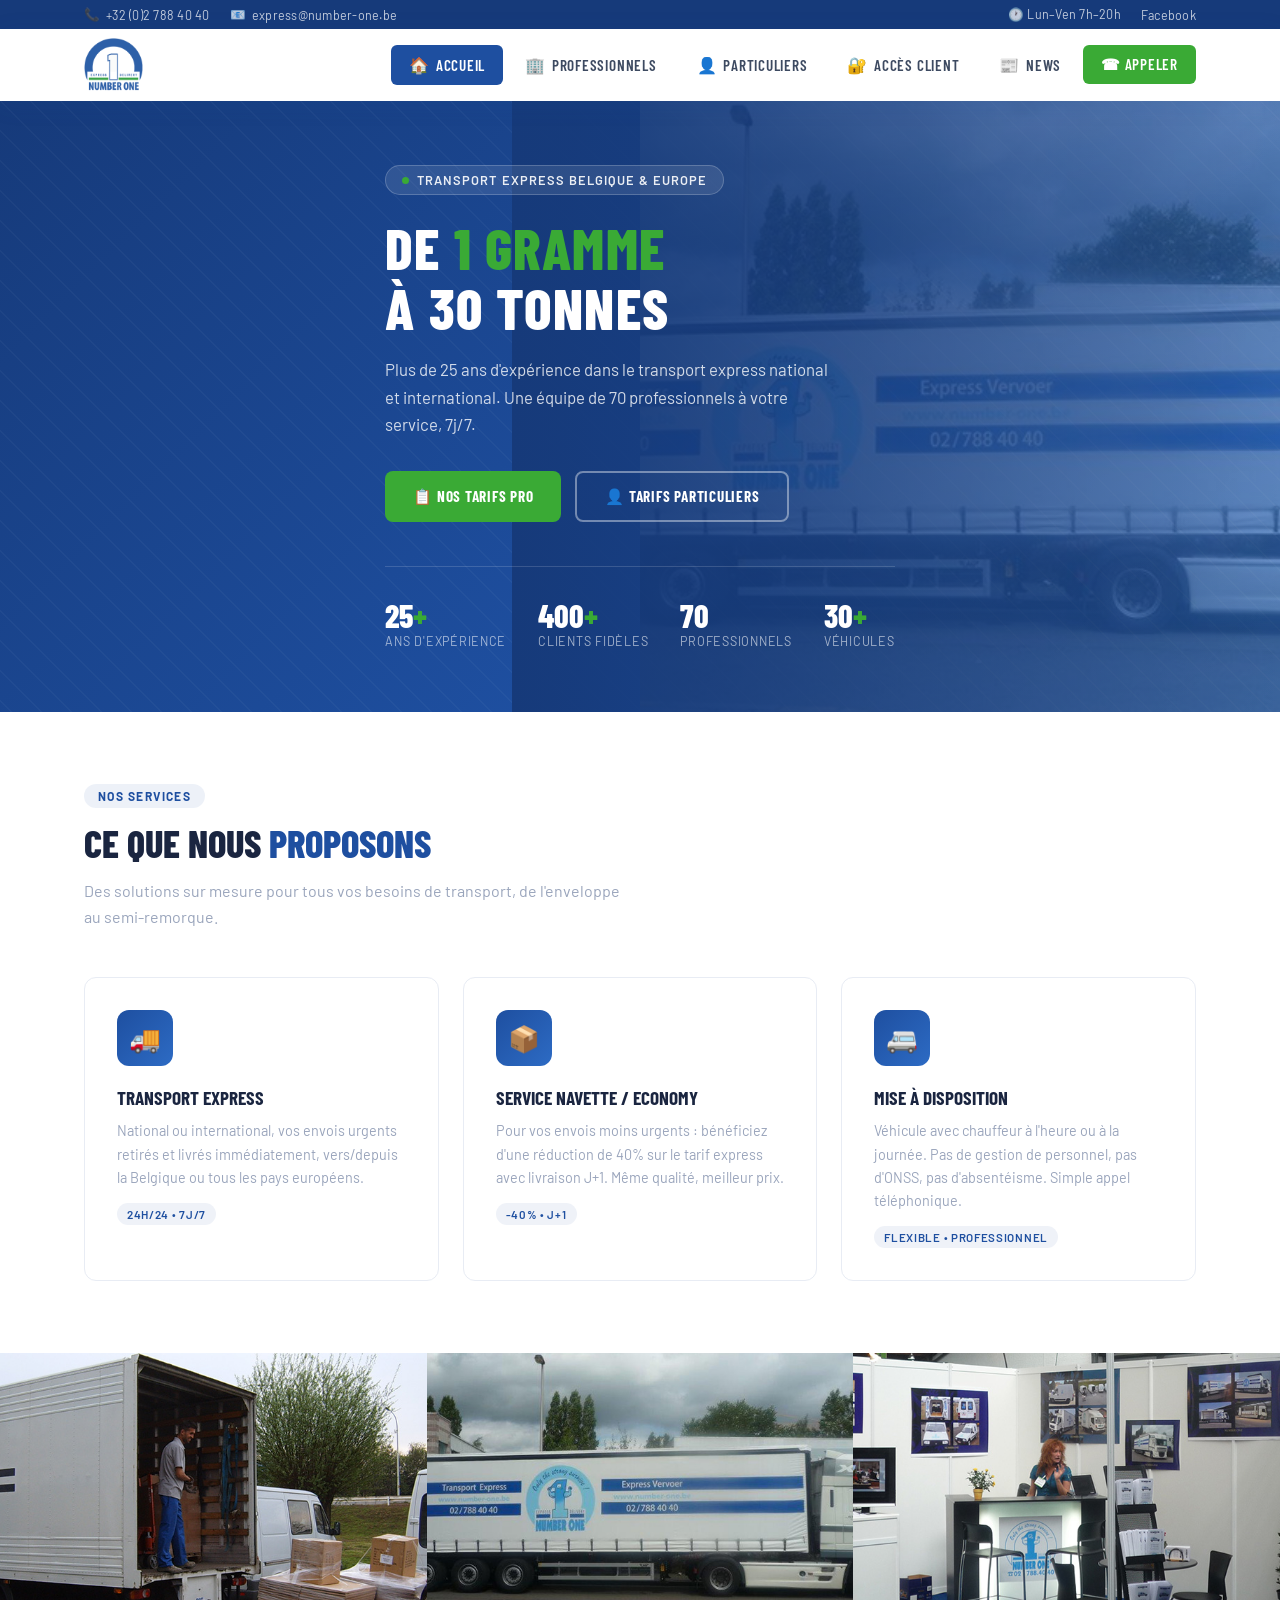
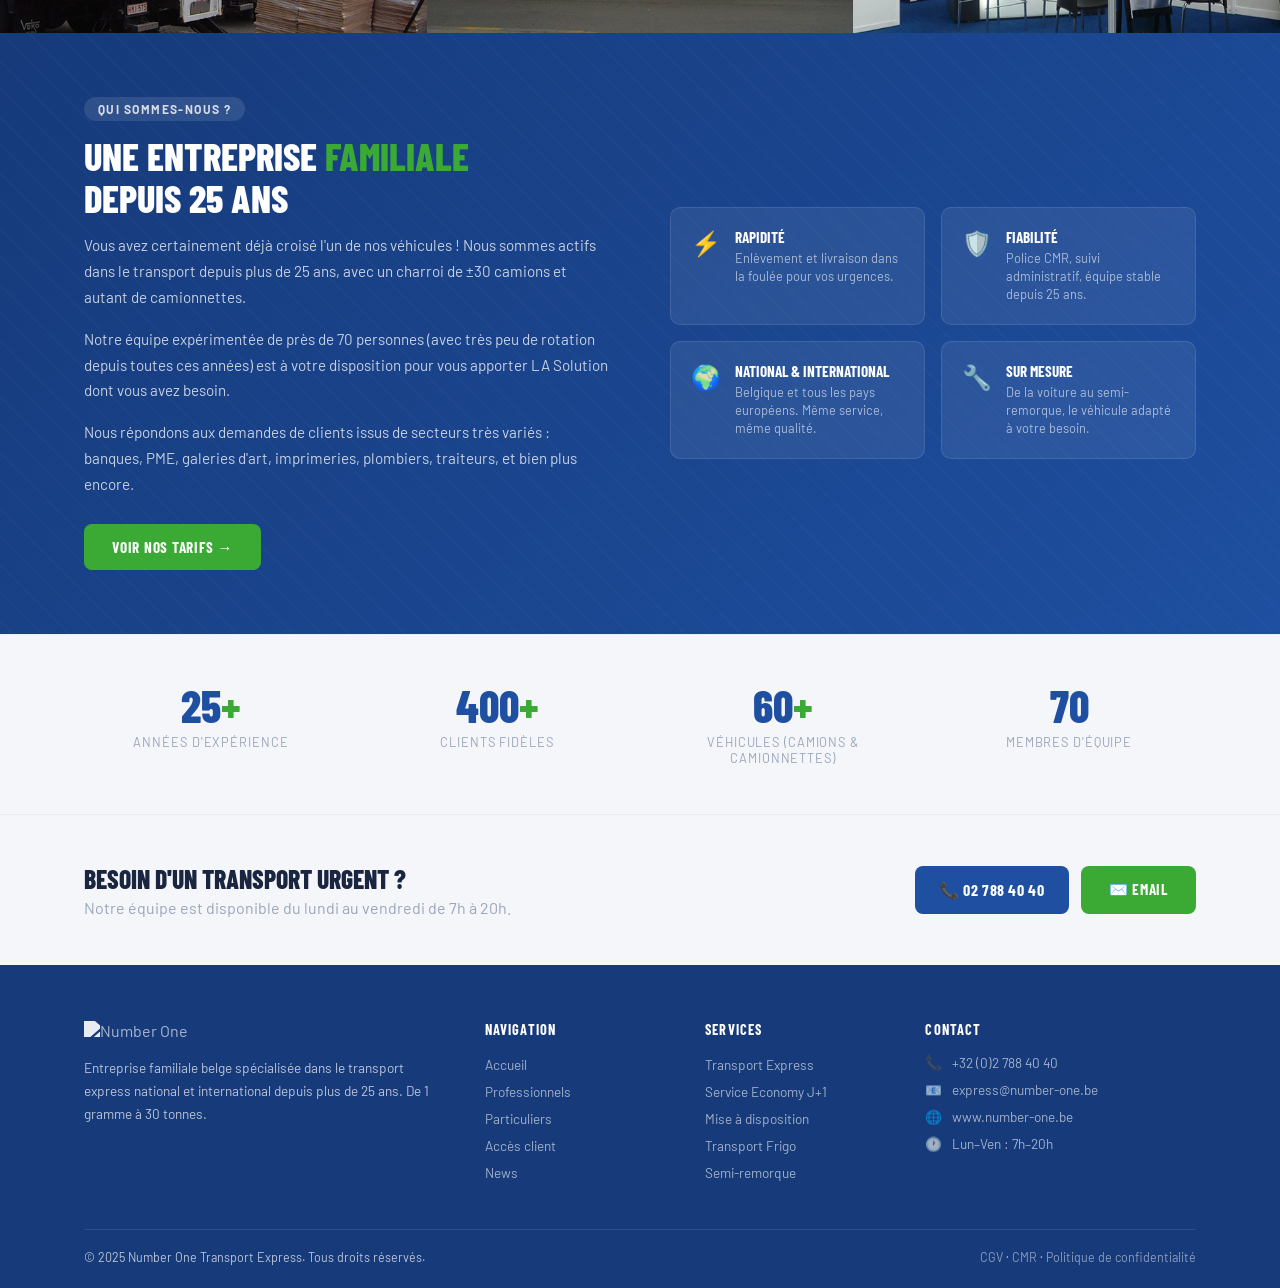
==== index.html @ e45fa31a "2 Co-authored-by: Copilot <copilot@github.com>" ====
<!DOCTYPE html>
<html lang="fr">
<head>
  <meta charset="UTF-8">
  <meta name="viewport" content="width=device-width, initial-scale=1.0">
  <title>Number One – Transport Express</title>
  <link rel="stylesheet" href="style.css">
</head>
<body>

<!-- TOPBAR -->
<div class="topbar">
  <div class="container">
    <div class="topbar-left">
      <span>📞 <a href="tel:+3227884040">+32 (0)2 788 40 40</a></span>
      <span>📧 <a href="mailto:express@number-one.be">express@number-one.be</a></span>
    </div>
    <div class="topbar-right">
      <span>🕐 Lun–Ven 7h–20h</span>
      <span><a href="https://www.facebook.com" target="_blank">Facebook</a></span>
    </div>
  </div>
</div>

<!-- NAVBAR -->
<nav class="navbar">
  <div class="container">
    <a class="logo" href="#" onclick="showPage('accueil')">
      <img src="logo_01.png" alt="Number One Transport">
    </a>
    <ul class="nav-links" id="navLinks">
      <li><a href="#" class="active" onclick="showPage('accueil')" id="nav-accueil"><span class="nav-icon">🏠</span> Accueil</a></li>
      <li><a href="#" onclick="showPage('pro')" id="nav-pro"><span class="nav-icon">🏢</span> Professionnels</a></li>
      <li><a href="#" onclick="showPage('part')" id="nav-part"><span class="nav-icon">👤</span> Particuliers</a></li>
      <li><a href="#" onclick="showPage('client')" id="nav-client"><span class="nav-icon">🔐</span> Accès client</a></li>
      <li><a href="#" onclick="showPage('news')" id="nav-news"><span class="nav-icon">📰</span> News</a></li>
      <li><a href="tel:+3227884040" class="nav-cta">☎ Appeler</a></li>
    </ul>
    <div class="hamburger" id="hamburger" onclick="toggleMenu()">
      <span></span><span></span><span></span>
    </div>
  </div>
</nav>

<!-- ============================================================ -->
<!-- PAGE: ACCUEIL -->
<!-- ============================================================ -->
<div class="page active" id="page-accueil">

  <!-- HERO -->
  <section class="hero">
    <div class="hero-bg-pattern"></div>
    <div class="hero-photos">
      <img src="n02.jpg" alt="Truck" class="active" id="hero-img-0">
      <img src="n01.jpg" alt="Loading" id="hero-img-1">
      <img src="n03.jpg" alt="Salon" id="hero-img-2">
    </div>
    <div class="hero-overlay"></div>
    <div class="container">
      <div class="hero-content">
        <div class="hero-badge"><span class="dot"></span> Transport Express Belgique & Europe</div>
        <h1>De <span>1 gramme</span><br>à 30 tonnes</h1>
        <p>Plus de 25 ans d'expérience dans le transport express national et international. Une équipe de 70 professionnels à votre service, 7j/7.</p>
        <div class="hero-btns">
          <button class="btn-primary" onclick="showPage('pro')">📋 Nos tarifs pro</button>
          <button class="btn-outline" onclick="showPage('part')">👤 Tarifs particuliers</button>
        </div>
        <div class="hero-stats">
          <div class="hero-stat">
            <div class="num">25<span>+</span></div>
            <div class="label">Ans d'expérience</div>
          </div>
          <div class="hero-stat">
            <div class="num">400<span>+</span></div>
            <div class="label">Clients fidèles</div>
          </div>
          <div class="hero-stat">
            <div class="num">70</div>
            <div class="label">Professionnels</div>
          </div>
          <div class="hero-stat">
            <div class="num">30<span>+</span></div>
            <div class="label">Véhicules</div>
          </div>
        </div>
      </div>
    </div>
  </section>

  <!-- SERVICES -->
  <section class="section">
    <div class="container">
      <div class="section-header">
        <div class="section-label">Nos services</div>
        <h2 class="section-title">Ce que nous <span>proposons</span></h2>
        <p class="section-sub">Des solutions sur mesure pour tous vos besoins de transport, de l'enveloppe au semi-remorque.</p>
      </div>
      <div class="services-grid">
        <div class="service-card">
          <div class="service-icon">🚚</div>
          <h3>Transport Express</h3>
          <p>National ou international, vos envois urgents retirés et livrés immédiatement, vers/depuis la Belgique ou tous les pays européens.</p>
          <span class="service-tag">24h/24 • 7j/7</span>
        </div>
        <div class="service-card">
          <div class="service-icon">📦</div>
          <h3>Service Navette / Economy</h3>
          <p>Pour vos envois moins urgents : bénéficiez d'une réduction de 40% sur le tarif express avec livraison J+1. Même qualité, meilleur prix.</p>
          <span class="service-tag">-40% • J+1</span>
        </div>
        <div class="service-card">
          <div class="service-icon">🚐</div>
          <h3>Mise à disposition</h3>
          <p>Véhicule avec chauffeur à l'heure ou à la journée. Pas de gestion de personnel, pas d'ONSS, pas d'absentéisme. Simple appel téléphonique.</p>
          <span class="service-tag">Flexible • Professionnel</span>
        </div>
      </div>
    </div>
  </section>

  <!-- PHOTO STRIP -->
  <div class="photo-strip-wrap">
    <div class="photo-strip">
      <img src="n01.jpg" alt="Chargement">
      <img src="n02.jpg" alt="Camion Number One">
      <img src="n03.jpg" alt="Salon professionnel">
    </div>
  </div>

  <!-- ABOUT -->
  <div class="about-strip">
    <div class="container">
      <div class="about-text">
        <div class="section-label">Qui sommes-nous ?</div>
        <h2 class="section-title">Une entreprise <span>familiale</span><br>depuis 25 ans</h2>
        <p>Vous avez certainement déjà croisé l'un de nos véhicules ! Nous sommes actifs dans le transport depuis plus de 25 ans, avec un charroi de ±30 camions et autant de camionnettes.</p>
        <p>Notre équipe expérimentée de près de 70 personnes (avec très peu de rotation depuis toutes ces années) est à votre disposition pour vous apporter LA Solution dont vous avez besoin.</p>
        <p>Nous répondons aux demandes de clients issus de secteurs très variés : banques, PME, galeries d'art, imprimeries, plombiers, traiteurs, et bien plus encore.</p>
        <button class="btn-primary" onclick="showPage('pro')">Voir nos tarifs →</button>
      </div>
      <div class="about-features">
        <div class="about-feature">
          <div class="feature-ic">⚡</div>
          <div>
            <h4>Rapidité</h4>
            <p>Enlèvement et livraison dans la foulée pour vos urgences.</p>
          </div>
        </div>
        <div class="about-feature">
          <div class="feature-ic">🛡️</div>
          <div>
            <h4>Fiabilité</h4>
            <p>Police CMR, suivi administratif, équipe stable depuis 25 ans.</p>
          </div>
        </div>
        <div class="about-feature">
          <div class="feature-ic">🌍</div>
          <div>
            <h4>National & International</h4>
            <p>Belgique et tous les pays européens. Même service, même qualité.</p>
          </div>
        </div>
        <div class="about-feature">
          <div class="feature-ic">🔧</div>
          <div>
            <h4>Sur mesure</h4>
            <p>De la voiture au semi-remorque, le véhicule adapté à votre besoin.</p>
          </div>
        </div>
      </div>
    </div>
  </div>

  <!-- STATS -->
  <div class="stats-bar">
    <div class="container">
      <div class="stats-grid">
        <div class="stat-item">
          <div class="num">25<span>+</span></div>
          <div class="label">Années d'expérience</div>
        </div>
        <div class="stat-item">
          <div class="num">400<span>+</span></div>
          <div class="label">Clients fidèles</div>
        </div>
        <div class="stat-item">
          <div class="num">60<span>+</span></div>
          <div class="label">Véhicules (camions & camionnettes)</div>
        </div>
        <div class="stat-item">
          <div class="num">70</div>
          <div class="label">Membres d'équipe</div>
        </div>
      </div>
    </div>
  </div>

  <!-- CONTACT STRIP -->
  <div class="contact-strip">
    <div class="container">
      <div>
        <h3>Besoin d'un transport urgent ?</h3>
        <p>Notre équipe est disponible du lundi au vendredi de 7h à 20h.</p>
      </div>
      <div class="contact-btns">
        <a href="tel:+3227884040" class="btn-phone">📞 02 788 40 40</a>
        <a href="mailto:express@number-one.be" class="btn-primary">✉️ Email</a>
      </div>
    </div>
  </div>

</div><!-- /page-accueil -->


<!-- ============================================================ -->
<!-- PAGE: PROFESSIONNELS -->
<!-- ============================================================ -->
<div class="page" id="page-pro">

  <div class="page-hero">
    <div class="container">
      <div class="section-label">Professionnels</div>
      <h1 class="section-title">Tarifs & Véhicules <span>Professionnels</span></h1>
      <p>Nos tarifs sont fonction des véhicules et des distances effectuées. Hors TVA, hors péages et hors surcharge carburant.</p>
    </div>
  </div>

  <section class="section">
    <div class="container">
      <div class="tabs-wrap">
        <div class="tabs">
          <button class="tab-btn active" onclick="switchTab('express')">⚡ Express</button>
          <button class="tab-btn" onclick="switchTab('economy')">💰 Economy (J+1)</button>
          <button class="tab-btn" onclick="switchTab('dispo')">🚐 Mise à disposition</button>
          <button class="tab-btn" onclick="switchTab('diesel')">⛽ Surcharge diesel</button>
        </div>

        <!-- TAB: EXPRESS -->
        <div class="tab-content active" id="tab-express">
          <h3 style="font-family:'Barlow Condensed',sans-serif;font-size:1.3rem;font-weight:800;text-transform:uppercase;margin-bottom:24px;color:var(--text)">🚐 Camionnettes</h3>
          <div class="vehicles-grid" style="margin-bottom:40px">
            <div class="vehicle-card">
              <div class="vehicle-img">🚗<span class="vehicle-type-badge">Léger</span></div>
              <div class="vehicle-info"><h3>Voiture</h3><p>Plis et petits colis urgents. Idéal pour les courses en ville.</p><div class="vehicle-specs"><span class="spec"><span class="ic">📦</span> Petits envois</span></div></div>
            </div>
            <div class="vehicle-card">
              <div class="vehicle-img">🚐<span class="vehicle-type-badge">Camionnette</span></div>
              <div class="vehicle-info"><h3>Camionnette 1 PAL</h3><p>1 palette euro. Solution polyvalente pour livraisons urbaines.</p><div class="vehicle-specs"><span class="spec"><span class="ic">📐</span> 1 palette</span></div></div>
            </div>
            <div class="vehicle-card">
              <div class="vehicle-img">🚐<span class="vehicle-type-badge">Camionnette</span></div>
              <div class="vehicle-info"><h3>Camionnette 2 PAL</h3><p>2 palettes euro. Pour volumes moyens et livraisons régionales.</p><div class="vehicle-specs"><span class="spec"><span class="ic">📐</span> 2 palettes</span></div></div>
            </div>
            <div class="vehicle-card">
              <div class="vehicle-img">🚐<span class="vehicle-type-badge">Camionnette</span></div>
              <div class="vehicle-info"><h3>Camionnette 3 PAL</h3><p>3 palettes euro. Capacité étendue pour vos livraisons.</p><div class="vehicle-specs"><span class="spec"><span class="ic">📐</span> 3 palettes</span></div></div>
            </div>
          </div>

          <h3 style="font-family:'Barlow Condensed',sans-serif;font-size:1.3rem;font-weight:800;text-transform:uppercase;margin-bottom:24px;color:var(--text)">🚛 Camions</h3>
          <div class="vehicles-grid" style="margin-bottom:40px">
            <div class="vehicle-card">
              <div class="vehicle-img">🚛<span class="vehicle-type-badge">Camion</span></div>
              <div class="vehicle-info"><h3>Camion 6 PAL</h3><p>6 palettes euro. Pour vos envois mi-charge régionaux et nationaux.</p><div class="vehicle-specs"><span class="spec"><span class="ic">📐</span> 6 palettes</span></div></div>
            </div>
            <div class="vehicle-card">
              <div class="vehicle-img">🚛<span class="vehicle-type-badge">Camion</span></div>
              <div class="vehicle-info"><h3>Camion 14 PAL</h3><p>14 palettes euro. Idéal pour les chargements importants nationaux.</p><div class="vehicle-specs"><span class="spec"><span class="ic">📐</span> 14 palettes</span></div></div>
            </div>
            <div class="vehicle-card">
              <div class="vehicle-img">🚛<span class="vehicle-type-badge">Camion</span></div>
              <div class="vehicle-info"><h3>Camion 18 PAL Léger</h3><p>18 palettes, version légère. Pour les chargements complets nationaux.</p><div class="vehicle-specs"><span class="spec"><span class="ic">📐</span> 18 palettes</span></div></div>
            </div>
            <div class="vehicle-card">
              <div class="vehicle-img">🚛<span class="vehicle-type-badge">Camion</span></div>
              <div class="vehicle-info"><h3>Camion 18 PAL Lourd</h3><p>18 palettes, version lourde. Pour les marchandises denses et lourdes.</p><div class="vehicle-specs"><span class="spec"><span class="ic">⚖️</span> Lourd</span></div></div>
            </div>
          </div>

          <h3 style="font-family:'Barlow Condensed',sans-serif;font-size:1.3rem;font-weight:800;text-transform:uppercase;margin-bottom:24px;color:var(--text)">🚌 Véhicules Spéciaux</h3>
          <div class="vehicles-grid">
            <div class="vehicle-card">
              <div class="vehicle-img">🚛<span class="vehicle-type-badge">Spécial</span></div>
              <div class="vehicle-info"><h3>18 PAL Baché</h3><p>Camion bâché pour marchandises sensibles aux intempéries.</p><div class="vehicle-specs"><span class="spec"><span class="ic">🌧️</span> Couvert</span></div></div>
            </div>
            <div class="vehicle-card">
              <div class="vehicle-img">🚌<span class="vehicle-type-badge">Spécial</span></div>
              <div class="vehicle-info"><h3>Semi-Remorque 33 PAL 24T</h3><p>Pour vos plus gros volumes. Jusqu'à 24 tonnes et 33 palettes.</p><div class="vehicle-specs"><span class="spec"><span class="ic">📐</span> 33 pal</span><span class="spec"><span class="ic">⚖️</span> 24T</span></div></div>
            </div>
            <div class="vehicle-card">
              <div class="vehicle-img">❄️<span class="vehicle-type-badge">Frigo</span></div>
              <div class="vehicle-info"><h3>Camion Frigo (Frais) 12 PAL</h3><p>Transport réfrigéré pour vos denrées fraîches. Contrôle température.</p><div class="vehicle-specs"><span class="spec"><span class="ic">🌡️</span> 0–8°C</span></div></div>
            </div>
            <div class="vehicle-card">
              <div class="vehicle-img">🧊<span class="vehicle-type-badge">Frigo</span></div>
              <div class="vehicle-info"><h3>Camion Frigo (Surgelé) 12 PAL</h3><p>Transport frigorifique pour produits surgelés. Chaîne du froid garantie.</p><div class="vehicle-specs"><span class="spec"><span class="ic">🌡️</span> -20°C</span></div></div>
            </div>
          </div>

          <div class="info-card" style="margin-top:40px">
            <h4>ℹ️ Conditions tarifaires</h4>
            <ul>
              <li>Tarifs hors attentes, temps de chargement/déchargement/manutention complémentaires</li>
              <li>Hors péages, hors TVA et hors surcharge carburant</li>
              <li>Une taxe kilométrique pour les véhicules de plus de 3,5T s'applique depuis 2016</li>
              <li>Chaque envoi est effectué conformément à nos CGV et aux conditions CMR</li>
              <li>L'assurance marchandise n'est jamais comprise dans le prix du transport</li>
              <li>Notre responsabilité est couverte par une police CMR</li>
              <li>Transports en dehors des heures de bureau, week-ends et jours fériés : prix sur demande</li>
            </ul>
          </div>
        </div>

        <!-- TAB: ECONOMY -->
        <div class="tab-content" id="tab-economy">
          <div class="info-card">
            <h4>💰 Economy / Navette J+1 – Réduction de 40%</h4>
            <p>Pour toute commande passée <strong>avant 18h00 la veille</strong>, vos envois sont livrés entre 8h et 18h le lendemain (J+1). Une réduction de <strong>40%</strong> sur le coût du transport est appliquée.</p>
          </div>

          <div class="tariff-box">
            <div class="tariff-box-header">
              <h3>📍 Tarifs Navettes – Plis & Colis légers</h3>
              <span>Max 5 kg • Petit volume</span>
            </div>
            <table class="tariff-table">
              <thead><tr><th>Zone</th><th>Tarif Economy</th></tr></thead>
              <tbody>
                <tr><td>Bruxelles (19 communes)</td><td>6,00 €</td></tr>
                <tr><td>Banlieue</td><td>7,00 €</td></tr>
                <tr><td>Brabant (2 provinces)</td><td>11,00 €</td></tr>
                <tr><td>Belgique (7 provinces)</td><td>13,75 €</td></tr>
                <tr><td>Province du Luxembourg</td><td>22,00 €</td></tr>
                <tr><td>Étranger</td><td>Sur demande</td></tr>
              </tbody>
            </table>
          </div>

          <div class="tariff-box">
            <div class="tariff-box-header">
              <h3>📦 Exemples d'économies réalisées</h3>
              <span>-40% sur le tarif express</span>
            </div>
            <table class="tariff-table">
              <thead><tr><th>Envoi</th><th>Express</th><th>Economy</th><th>Économie</th></tr></thead>
              <tbody>
                <tr><td>2 pal / 600 kg → Liège</td><td>155,40 €</td><td>93,24 €</td><td><span class="economy-saving">-62,16 €</span></td></tr>
                <tr><td>8 pal / 2T → Ostende</td><td>237,36 €</td><td>142,42 €</td><td><span class="economy-saving">-94,94 €</span></td></tr>
                <tr><td>6 pal / 1T → Arlon</td><td>379,04 €</td><td>227,42 €</td><td><span class="economy-saving">-151,62 €</span></td></tr>
                <tr><td>10 pal / 4,5T → Anvers</td><td>108,56 €</td><td>65,14 €</td><td><span class="economy-saving">-43,42 €</span></td></tr>
              </tbody>
            </table>
          </div>

          <div class="info-card">
            <h4>📋 Conditions d'octroi de la réduction Economy</h4>
            <ul>
              <li>Volume max : 10 euro-palettes</li>
              <li>Poids max : 5 tonnes</li>
              <li>Uniquement courses point à point en Belgique (pas de dépôts/enlèvements groupés)</li>
              <li>Aucun impératif horaire ne peut être pris en compte</li>
              <li>Demande confirmée par fax avant 18h00 la veille, en précisant le type de service</li>
              <li>Service Economy en petit véhicule sur Bruxelles et périphérie non disponible</li>
              <li>Les marchandises sont livrées par le véhicule qui les enlève (pas de transbordement)</li>
            </ul>
          </div>
        </div>

        <!-- TAB: DISPO -->
        <div class="tab-content" id="tab-dispo">
          <div class="info-card">
            <h4>🚐 Mise à disposition de véhicules avec chauffeur</h4>
            <p>La solution idéale en cas de surcharge de travail, défaillance de votre flotte ou si vous préférez ne pas gérer vous-même du personnel. Un simple appel téléphonique suffit pour disposer d'un chauffeur à l'heure ou à la journée.</p>
          </div>
          <div style="display:grid;grid-template-columns:1fr 1fr;gap:20px;margin-bottom:32px">
            <div class="info-card">
              <h4>✅ Avantages</h4>
              <ul>
                <li>Chauffeur professionnel à votre service</li>
                <li>Véhicule remplacé automatiquement en cas de panne</li>
                <li>Pas de risque de congé maladie ou d'absentéisme</li>
                <li>Pas d'ONSS, de précompte, de cotisation de solidarité</li>
                <li>Vous ne payez que les heures réellement prestées</li>
                <li>Tournées fixes ou ponctuelles</li>
              </ul>
            </div>
            <div class="info-card">
              <h4>📌 Modalités</h4>
              <ul>
                <li>À l'heure ou à la journée, pour tout le temps nécessaire</li>
                <li>Minimum 5 stops pour bénéficier du service</li>
                <li>Au départ et retour de Bruxelles</li>
                <li>Disponible pour toute notre gamme de véhicules</li>
                <li>Prix sur demande selon véhicule et durée</li>
              </ul>
            </div>
          </div>
          <div style="text-align:center;padding:32px 0">
            <p style="color:var(--gray-400);margin-bottom:20px">Contactez-nous pour obtenir un devis personnalisé</p>
            <a href="tel:+3227884040" class="btn-primary" style="margin-right:12px">📞 02 788 40 40</a>
            <a href="mailto:express@number-one.be" class="btn-primary">✉️ Demande par email</a>
          </div>
        </div>

        <!-- TAB: DIESEL -->
        <div class="tab-content" id="tab-diesel">
          <div class="info-card">
            <h4>⛽ Surcharge carburant</h4>
            <p>Ce supplément est d'application pour tous les services de Number One. La surcharge carburant est majorée de 0,5% en 0,5%, sur base des données publiées chaque semaine par la Commission européenne (DG Energie et Transports – Bulletin Pétrolier).</p>
            <p style="margin-top:10px">L'index de la dernière semaine du mois est utilisé pour établir la majoration portant sur les envois du mois suivant. Number One dépend des sources internationales et officielles et ne base pas la majoration sur les variations quotidiennes des prix en station-service.</p>
          </div>
          <div class="tariff-box">
            <div class="tariff-box-header">
              <h3>📊 Historique de la surcharge carburant</h3>
              <span>Mis à jour mensuellement</span>
            </div>
            <table class="tariff-table">
              <thead><tr><th>Période</th><th>Surcharge (%)</th><th>Base de calcul</th></tr></thead>
              <tbody>
                <tr><td>Mois en cours</td><td colspan="2" style="color:var(--blue);font-weight:600">Contactez-nous pour le taux actuel : 02 788 40 40</td></tr>
              </tbody>
            </table>
          </div>
          <div class="info-card">
            <h4>📋 Application par service</h4>
            <ul>
              <li><strong>Express :</strong> pourcentage ajouté sur la tarification en fonction du type de camion et de la destination</li>
              <li><strong>Mise à disposition :</strong> montant journalier par camion selon facture Viapass (facturé par quinzaine)</li>
              <li><strong>Economy :</strong> taxe réduite de 40%, à l'image du coût de transport</li>
            </ul>
          </div>
        </div>
      </div>
    </div>
  </section>
</div><!-- /page-pro -->


<!-- ============================================================ -->
<!-- PAGE: PARTICULIERS -->
<!-- ============================================================ -->
<div class="page" id="page-part">

  <div class="page-hero">
    <div class="container">
      <div class="section-label">Particuliers</div>
      <h1 class="section-title">Tarifs & Véhicules <span>Particuliers</span></h1>
      <p>Transport express de plis et colis urgents pour particuliers. Tarifs calculés au départ ou vers Bruxelles. TVA incluse.</p>
    </div>
  </div>

  <section class="section">
    <div class="container">
      <div class="section-header">
        <div class="section-label">Véhicules disponibles</div>
        <h2 class="section-title">Nos <span>véhicules</span> pour particuliers</h2>
        <p class="section-sub">Pour d'autres véhicules, contactez-nous au +32 (0)2 788 40 50 ou sur express@number-one.be</p>
      </div>

      <div class="part-vehicles">
        <div class="part-vehicle">
          <div class="v-ico">🚗</div>
          <div class="v-info">
            <h3>Voiture</h3>
            <p>Plis & petits colis</p>
          </div>
        </div>
        <div class="part-vehicle">
          <div class="v-ico">🚐</div>
          <div class="v-info">
            <h3>Camionnette</h3>
            <p>2,70 m³ / 450 kg</p>
          </div>
        </div>
        <div class="part-vehicle">
          <div class="v-ico">🚐</div>
          <div class="v-info">
            <h3>Camionnette</h3>
            <p>6 m³ / 450 kg</p>
          </div>
        </div>
        <div class="part-vehicle">
          <div class="v-ico">🚐</div>
          <div class="v-info">
            <h3>Camionnette</h3>
            <p>9 m³ / 450 kg</p>
          </div>
        </div>
      </div>

      <div class="part-table-wrap">
        <div class="part-table-header">
          <h3>📋 Tarifs – TVA incluse</h3>
        </div>
        <table class="part-table">
          <thead>
            <tr>
              <th>Destination</th>
              <th>Voiture</th>
              <th>Camionnette 2,70m³</th>
              <th>Camionnette 6m³</th>
              <th>Camionnette 9m³</th>
            </tr>
          </thead>
          <tbody>
            <tr><td>Bruxelles (19 communes)</td><td>Sur demande</td><td>Sur demande</td><td>Sur demande</td><td>Sur demande</td></tr>
            <tr><td>Banlieue bruxelloise</td><td>Sur demande</td><td>Sur demande</td><td>Sur demande</td><td>Sur demande</td></tr>
            <tr><td>Belgique</td><td>Sur demande</td><td>Sur demande</td><td>Sur demande</td><td>Sur demande</td></tr>
          </tbody>
        </table>
      </div>

      <div style="display:grid;grid-template-columns:1fr 1fr;gap:24px">
        <div class="info-card">
          <h4>ℹ️ Informations importantes</h4>
          <ul>
            <li>Nous assurons le transport de <strong>plis ou colis urgents</strong> (pas les personnes)</li>
            <li>Tarifs calculés au départ ou vers Bruxelles</li>
            <li>Préparez le compte juste pour le chauffeur</li>
            <li>Transport week-end et jours fériés : prix sur demande</li>
            <li>Ces tarifs s'entendent <strong>TVA comprise</strong></li>
            <li>Facture inférieure à 40€ : frais admin de 7,50 €</li>
          </ul>
        </div>
        <div class="info-card">
          <h4>📞 Obtenir un devis</h4>
          <p>Pour connaître les tarifs exacts selon votre trajet et votre colis, contactez-nous directement. Nos dispatchers sont disponibles du lundi au vendredi de 7h à 20h.</p>
          <div style="margin-top:16px;display:flex;flex-direction:column;gap:10px">
            <a href="tel:+3227884050" class="btn-phone">📞 02 788 40 50 (Particuliers)</a>
            <a href="mailto:express@number-one.be" class="btn-primary">✉️ express@number-one.be</a>
          </div>
        </div>
      </div>
    </div>
  </section>
</div><!-- /page-part -->


<!-- ============================================================ -->
<!-- PAGE: ACCÈS CLIENT -->
<!-- ============================================================ -->
<div class="page" id="page-client">
  <div class="login-wrap">
    <div style="width:100%;max-width:960px">
      <div class="login-card" style="margin:0 auto 40px">
        <div class="login-logo">
          <img src="logo.png" alt="Number One">
          <h2>Portail Client</h2>
          <p>Accédez à votre espace personnel Number One</p>
        </div>
        <div class="form-group">
          <label>Identifiant / Email</label>
          <input type="email" placeholder="votre@email.be">
        </div>
        <div class="form-group">
          <label>Mot de passe</label>
          <input type="password" placeholder="••••••••">
        </div>
        <button class="btn-primary">🔐 Se connecter</button>
        <div class="login-footer">
          <a href="mailto:express@number-one.be">Mot de passe oublié ?</a> &nbsp;|&nbsp;
          <a href="mailto:express@number-one.be">Créer un compte</a>
        </div>
      </div>

      <div class="portal-features">
        <div class="portal-feat">
          <div class="ico">📋</div>
          <h4>Suivi des envois</h4>
          <p>Consultez l'état de vos livraisons en temps réel, 24h/24.</p>
        </div>
        <div class="portal-feat">
          <div class="ico">📄</div>
          <h4>Vos factures</h4>
          <p>Accédez à l'historique de vos factures et documents de transport.</p>
        </div>
        <div class="portal-feat">
          <div class="ico">🚚</div>
          <h4>Commander</h4>
          <p>Passez vos commandes directement depuis votre espace client.</p>
        </div>
      </div>
    </div>
  </div>
</div><!-- /page-client -->


<!-- ============================================================ -->
<!-- PAGE: NEWS -->
<!-- ============================================================ -->
<div class="page" id="page-news">

  <div class="page-hero">
    <div class="container">
      <div class="section-label">Actualités</div>
      <h1 class="section-title">News <span>Number One</span></h1>
      <p>Restez informé des dernières nouvelles, évolutions tarifaires et informations pratiques de Number One Transport.</p>
    </div>
  </div>

  <section class="section">
    <div class="container">
      <div class="news-grid">
        <div>
          <div class="news-main-card">
            <div class="news-card-img">🛣️<span class="news-card-tag">Taxe kilométrique</span></div>
            <div class="news-card-body">
              <div class="news-card-date">📅 01 janvier 2019</div>
              <h3>Taxe kilométrique en Belgique : modifications à partir du 01/01/2019</h3>
              <p>La Wallonie indexe ses tarifs, la Flandre élargit son réseau routier soumis à la taxe. Découvrez les changements et leur impact sur vos transports.</p>
            </div>
          </div>
        </div>
        <div class="news-sidebar">
          <div class="news-side-card">
            <div class="news-side-ico">📊</div>
            <div>
              <h4>Surcharge diesel</h4>
              <span>Mise à jour mensuelle</span>
            </div>
          </div>
          <div class="news-side-card">
            <div class="news-side-ico">🔧</div>
            <div>
              <h4>Nouveau site internet</h4>
              <span>Portail clients amélioré</span>
            </div>
          </div>
          <div class="news-side-card">
            <div class="news-side-ico">📦</div>
            <div>
              <h4>Service Economy</h4>
              <span>Réduction 40% J+1</span>
            </div>
          </div>
        </div>
      </div>

      <!-- FULL ARTICLE -->
      <div class="news-article-full">
        <h2>Taxe kilométrique en Belgique : modifications à partir du 01/01/2019</h2>
        <span class="date">01 janvier 2019</span>

        <h4>Wallonie : indexation des tarifs</h4>
        <p>Les montants de la taxe kilométrique d'application en Wallonie seront indexés à partir du 01/01/2019. En Flandre et en Région de Bruxelles-Capitale, les tarifs avaient déjà été indexés au 01/07/2018.</p>

        <h4>Flandre : élargissement du réseau routier soumis à la taxe</h4>
        <p>À partir du 01/01/2019, les trois tronçons suivants seront rajoutés au réseau routier soumis à la taxe kilométrique :</p>
        <ul>
          <li>L'A11 de Bruges (N31) à Knokke-Heist (N49)</li>
          <li>La N36 de Roulers (R32) à Zarren (N35)</li>
          <li>La N722 de Hasselt (N80) à Saint-Trond (N718)</li>
        </ul>

        <h4>Quel impact financier ?</h4>
        <ul>
          <li>En Flandre et en Wallonie, le tarif varie selon le poids (3,5–12, 12–32, >32T) et les émissions EURO (0–2; 3; 4; 5–6). Tarif max (EURO 0–2) : 20 cts/km.</li>
          <li>À Bruxelles : tarification selon la zone (autoroute ou urbaine).</li>
          <li>En Wallonie : la taxe kilométrique est soumise à la TVA (21%), les 2 autres régions n'appliquent pas de TVA.</li>
          <li>Les instances officielles estiment une augmentation entre 7,94% et 12,40% sur le coût du transport.</li>
        </ul>

        <h4>Comment Number One répercute cette taxe ?</h4>
        <p><strong>1. EXPRESS :</strong> Un pourcentage d'augmentation calculé sur base de simulations en ligne, différent selon le type de camion et la destination, est appliqué sur notre tarification actuelle.</p>
        <p><strong>2. MISE À DISPOSITION :</strong> Le montant journalier dû par camion (via OBU) est visible en ligne et refacturé sur base de la facture Viapass (par quinzaine). Toutes les factures de mise à disposition sont dès lors établies par quinzaine.</p>
        <p><strong>3. SERVICE ECONOMY :</strong> La taxe kilométrique est réduite de 40%, à l'image du coût de vos transports.</p>

        <p>Toute notre équipe reste à votre disposition pour tout renseignement complémentaire au <strong>+32 (0)2 788 40 40</strong>.</p>
      </div>
    </div>
  </section>
</div><!-- /page-news -->


<!-- FOOTER -->
<footer>
  <div class="container">
    <div class="footer-grid">
      <div>
        <img src="logo.png" class="footer-logo" alt="Number One">
        <p>Entreprise familiale belge spécialisée dans le transport express national et international depuis plus de 25 ans. De 1 gramme à 30 tonnes.</p>
      </div>
      <div>
        <h4>Navigation</h4>
        <ul>
          <li><a href="#" onclick="showPage('accueil')">Accueil</a></li>
          <li><a href="#" onclick="showPage('pro')">Professionnels</a></li>
          <li><a href="#" onclick="showPage('part')">Particuliers</a></li>
          <li><a href="#" onclick="showPage('client')">Accès client</a></li>
          <li><a href="#" onclick="showPage('news')">News</a></li>
        </ul>
      </div>
      <div>
        <h4>Services</h4>
        <ul>
          <li><a href="#">Transport Express</a></li>
          <li><a href="#">Service Economy J+1</a></li>
          <li><a href="#">Mise à disposition</a></li>
          <li><a href="#">Transport Frigo</a></li>
          <li><a href="#">Semi-remorque</a></li>
        </ul>
      </div>
      <div>
        <h4>Contact</h4>
        <ul class="footer-contact">
          <li><span>📞</span><span><a href="tel:+3227884040">+32 (0)2 788 40 40</a></span></li>
          <li><span>📧</span><span><a href="mailto:express@number-one.be">express@number-one.be</a></span></li>
          <li><span>🌐</span><span>www.number-one.be</span></li>
          <li><span>🕐</span><span>Lun–Ven : 7h–20h</span></li>
        </ul>
      </div>
    </div>
    <div class="footer-bottom">
      <span>© 2025 Number One Transport Express. Tous droits réservés.</span>
      <span><a href="#">CGV</a> · <a href="#">CMR</a> · <a href="#">Politique de confidentialité</a></span>
    </div>
  </div>
</footer>

<script src="script.js"></script>
</body>
</html>
---- style.css ----
@import url('https://fonts.googleapis.com/css2?family=Barlow+Condensed:wght@400;600;700;800&family=Barlow:wght@400;500;600&display=swap');

:root {
  --blue: #1e4fa0;
  --blue-dark: #163a7a;
  --blue-light: #2d6bc4;
  --green: #3aaa35;
  --white: #ffffff;
  --gray-100: #f4f6fa;
  --gray-200: #e8ecf4;
  --gray-400: #9aa5bc;
  --gray-700: #3d4a61;
  --text: #1a2540;
  --shadow: 0 4px 24px rgba(30,79,160,0.10);
  --shadow-lg: 0 8px 40px rgba(30,79,160,0.15);
}

* { margin: 0; padding: 0; box-sizing: border-box; }

body {
  font-family: 'Barlow', sans-serif;
  color: var(--text);
  background: var(--white);
  overflow-x: hidden;
}

/* ====== TOPBAR ====== */
.topbar {
  background: var(--blue-dark);
  color: rgba(255,255,255,0.75);
  font-size: 0.78rem;
  padding: 7px 0;
  letter-spacing: 0.02em;
}
.topbar .container {
  display: flex;
  justify-content: space-between;
  align-items: center;
  gap: 12px;
}
.topbar a { color: rgba(255,255,255,0.75); text-decoration: none; }
.topbar a:hover { color: var(--green); }
.topbar-left, .topbar-right { display: flex; gap: 20px; align-items: center; }
.topbar-left span, .topbar-right span { display: flex; align-items: center; gap: 6px; }

/* ====== NAVBAR ====== */
.navbar {
  background: var(--white);
  box-shadow: var(--shadow);
  position: sticky;
  top: 0;
  z-index: 1000;
}
.navbar .container {
  display: flex;
  align-items: center;
  justify-content: space-between;
  padding: 0 24px;
  height: 72px;
}
.logo img { height: 54px; display: block; }
.nav-links {
  display: flex;
  list-style: none;
  gap: 4px;
}
.nav-links a {
  display: flex;
  align-items: center;
  gap: 6px;
  padding: 10px 18px;
  font-family: 'Barlow Condensed', sans-serif;
  font-size: 0.95rem;
  font-weight: 600;
  letter-spacing: 0.05em;
  text-transform: uppercase;
  color: var(--gray-700);
  text-decoration: none;
  border-radius: 6px;
  transition: all 0.2s;
}
.nav-links a:hover, .nav-links a.active {
  background: var(--blue);
  color: var(--white);
}
.nav-links a .nav-icon { font-size: 1rem; }
.nav-cta {
  background: var(--green) !important;
  color: var(--white) !important;
  border-radius: 6px;
}
.nav-cta:hover { background: #2d8c29 !important; }

.hamburger { display: none; cursor: pointer; flex-direction: column; gap: 5px; }
.hamburger span { width: 26px; height: 2px; background: var(--blue); border-radius: 2px; transition: 0.3s; }

/* ====== CONTAINER ====== */
.container { max-width: 1160px; margin: 0 auto; padding: 0 24px; }

/* ====== PAGES ====== */
.page { display: none; animation: fadeIn 0.4s ease; }
.page.active { display: block; }
@keyframes fadeIn { from { opacity: 0; transform: translateY(12px); } to { opacity: 1; transform: translateY(0); } }

/* ====== HERO ====== */
.hero {
  position: relative;
  min-height: 520px;
  background: linear-gradient(135deg, var(--blue-dark) 0%, var(--blue) 60%, var(--blue-light) 100%);
  overflow: hidden;
  display: flex;
  align-items: center;
}
.hero-bg-pattern {
  position: absolute; inset: 0;
  background-image:
    repeating-linear-gradient(45deg, rgba(255,255,255,0.03) 0, rgba(255,255,255,0.03) 1px, transparent 0, transparent 50%);
  background-size: 30px 30px;
}
.hero-photos {
  position: absolute;
  right: 0; top: 0; bottom: 0;
  width: 50%;
  display: flex;
}
.hero-photos img {
  position: absolute;
  width: 100%; height: 100%;
  object-fit: cover;
  opacity: 0;
  transition: opacity 0.8s ease;
}
.hero-photos img.active { opacity: 0.35; }
.hero-overlay {
  position: absolute; right: 0; top: 0; bottom: 0; width: 60%;
  background: linear-gradient(90deg, var(--blue-dark) 0%, transparent 100%);
}
.hero-content {
  position: relative;
  z-index: 2;
  max-width: 580px;
  padding: 64px 0;
}
.hero-badge {
  display: inline-flex;
  align-items: center;
  gap: 8px;
  background: rgba(255,255,255,0.1);
  border: 1px solid rgba(255,255,255,0.2);
  color: rgba(255,255,255,0.9);
  padding: 6px 16px;
  border-radius: 100px;
  font-size: 0.8rem;
  font-weight: 600;
  letter-spacing: 0.08em;
  text-transform: uppercase;
  margin-bottom: 22px;
}
.hero-badge .dot { width: 7px; height: 7px; border-radius: 50%; background: var(--green); }
.hero h1 {
  font-family: 'Barlow Condensed', sans-serif;
  font-size: 3.6rem;
  font-weight: 800;
  line-height: 1.05;
  color: var(--white);
  text-transform: uppercase;
  letter-spacing: 0.02em;
  margin-bottom: 18px;
}
.hero h1 span { color: var(--green); }
.hero p {
  color: rgba(255,255,255,0.8);
  font-size: 1.05rem;
  line-height: 1.65;
  margin-bottom: 32px;
  max-width: 460px;
}
.hero-btns { display: flex; gap: 14px; flex-wrap: wrap; }
.btn-primary {
  display: inline-flex; align-items: center; gap: 8px;
  background: var(--green);
  color: var(--white);
  padding: 14px 28px;
  border-radius: 8px;
  font-family: 'Barlow Condensed', sans-serif;
  font-weight: 700;
  font-size: 0.95rem;
  text-transform: uppercase;
  letter-spacing: 0.05em;
  text-decoration: none;
  border: none; cursor: pointer;
  transition: all 0.2s;
}
.btn-primary:hover { background: #2d8c29; transform: translateY(-1px); box-shadow: 0 6px 20px rgba(58,170,53,0.4); }
.btn-outline {
  display: inline-flex; align-items: center; gap: 8px;
  background: transparent;
  color: var(--white);
  padding: 14px 28px;
  border-radius: 8px;
  font-family: 'Barlow Condensed', sans-serif;
  font-weight: 700;
  font-size: 0.95rem;
  text-transform: uppercase;
  letter-spacing: 0.05em;
  text-decoration: none;
  border: 2px solid rgba(255,255,255,0.4);
  cursor: pointer;
  transition: all 0.2s;
}
.btn-outline:hover { border-color: var(--white); background: rgba(255,255,255,0.1); }
.hero-stats {
  display: flex;
  gap: 32px;
  margin-top: 44px;
  padding-top: 32px;
  border-top: 1px solid rgba(255,255,255,0.15);
}
.hero-stat .num {
  font-family: 'Barlow Condensed', sans-serif;
  font-size: 2rem;
  font-weight: 800;
  color: var(--white);
  line-height: 1;
}
.hero-stat .num span { color: var(--green); }
.hero-stat .label { color: rgba(255,255,255,0.6); font-size: 0.78rem; text-transform: uppercase; letter-spacing: 0.06em; margin-top: 3px; }

/* ====== SECTION HEADERS ====== */
.section { padding: 72px 0; }
.section-label {
  display: inline-block;
  background: rgba(30,79,160,0.08);
  color: var(--blue);
  font-size: 0.75rem;
  font-weight: 700;
  letter-spacing: 0.12em;
  text-transform: uppercase;
  padding: 5px 14px;
  border-radius: 100px;
  margin-bottom: 14px;
}
.section-title {
  font-family: 'Barlow Condensed', sans-serif;
  font-size: 2.4rem;
  font-weight: 800;
  text-transform: uppercase;
  line-height: 1.1;
  color: var(--text);
  margin-bottom: 14px;
}
.section-title span { color: var(--blue); }
.section-sub { color: var(--gray-400); font-size: 1rem; max-width: 540px; line-height: 1.6; }
.section-header { margin-bottom: 48px; }
.section-header.center { text-align: center; }
.section-header.center .section-sub { margin: 0 auto; }

/* ====== SERVICES GRID ====== */
.services-grid { display: grid; grid-template-columns: repeat(3, 1fr); gap: 24px; }
.service-card {
  background: var(--white);
  border: 1px solid var(--gray-200);
  border-radius: 12px;
  padding: 32px;
  transition: all 0.25s;
  position: relative;
  overflow: hidden;
}
.service-card::before {
  content: '';
  position: absolute;
  top: 0; left: 0; right: 0;
  height: 3px;
  background: linear-gradient(90deg, var(--blue), var(--green));
  transform: scaleX(0);
  transition: transform 0.3s;
  transform-origin: left;
}
.service-card:hover { box-shadow: var(--shadow-lg); transform: translateY(-3px); border-color: var(--blue-light); }
.service-card:hover::before { transform: scaleX(1); }
.service-icon {
  width: 56px; height: 56px;
  background: linear-gradient(135deg, var(--blue), var(--blue-light));
  border-radius: 12px;
  display: flex; align-items: center; justify-content: center;
  font-size: 1.6rem;
  margin-bottom: 20px;
}
.service-card h3 {
  font-family: 'Barlow Condensed', sans-serif;
  font-size: 1.2rem;
  font-weight: 700;
  text-transform: uppercase;
  color: var(--text);
  margin-bottom: 10px;
}
.service-card p { color: var(--gray-400); font-size: 0.9rem; line-height: 1.6; }
.service-tag {
  display: inline-block;
  margin-top: 14px;
  padding: 4px 10px;
  background: rgba(30,79,160,0.07);
  color: var(--blue);
  font-size: 0.72rem;
  font-weight: 600;
  letter-spacing: 0.06em;
  border-radius: 100px;
  text-transform: uppercase;
}

/* ====== ABOUT STRIP ====== */
.about-strip {
  background: linear-gradient(135deg, var(--blue-dark) 0%, var(--blue) 100%);
  padding: 64px 0;
  position: relative;
  overflow: hidden;
}
.about-strip::before {
  content: '';
  position: absolute; inset: 0;
  background-image: repeating-linear-gradient(45deg, rgba(255,255,255,0.02) 0, rgba(255,255,255,0.02) 1px, transparent 0, transparent 50%);
  background-size: 28px 28px;
}
.about-strip .container { position: relative; z-index: 1; display: grid; grid-template-columns: 1fr 1fr; gap: 60px; align-items: center; }
.about-text .section-label { background: rgba(255,255,255,0.1); color: rgba(255,255,255,0.8); }
.about-text .section-title { color: var(--white); }
.about-text .section-title span { color: var(--green); }
.about-text p { color: rgba(255,255,255,0.75); line-height: 1.7; margin-bottom: 16px; font-size: 0.95rem; }
.about-text .btn-primary { margin-top: 10px; }
.about-features { display: grid; grid-template-columns: 1fr 1fr; gap: 16px; }
.about-feature {
  background: rgba(255,255,255,0.07);
  border: 1px solid rgba(255,255,255,0.1);
  border-radius: 10px;
  padding: 20px;
  display: flex;
  gap: 14px;
  align-items: flex-start;
}
.feature-ic { font-size: 1.5rem; flex-shrink: 0; }
.about-feature h4 { font-family: 'Barlow Condensed', sans-serif; font-size: 0.95rem; font-weight: 700; text-transform: uppercase; color: var(--white); margin-bottom: 4px; }
.about-feature p { font-size: 0.8rem; color: rgba(255,255,255,0.6); line-height: 1.4; }

/* ====== PHOTO GALLERY ====== */
.photo-strip {
  display: grid;
  grid-template-columns: repeat(3, 1fr);
  gap: 0;
}
.photo-strip img {
  width: 100%; height: 280px;
  object-fit: cover;
  display: block;
  transition: transform 0.4s;
}
.photo-strip img:hover { transform: scale(1.03); }
.photo-strip-wrap { overflow: hidden; }

/* ====== STATS BAR ====== */
.stats-bar { background: var(--gray-100); padding: 48px 0; border-top: 1px solid var(--gray-200); border-bottom: 1px solid var(--gray-200); }
.stats-grid { display: grid; grid-template-columns: repeat(4, 1fr); gap: 32px; text-align: center; }
.stat-item .num {
  font-family: 'Barlow Condensed', sans-serif;
  font-size: 2.8rem; font-weight: 800;
  color: var(--blue);
  line-height: 1;
}
.stat-item .num span { color: var(--green); }
.stat-item .label { color: var(--gray-400); font-size: 0.8rem; text-transform: uppercase; letter-spacing: 0.07em; margin-top: 6px; }

/* ====== CONTACT STRIP ====== */
.contact-strip { background: var(--gray-100); padding: 48px 0; }
.contact-strip .container { display: flex; justify-content: space-between; align-items: center; gap: 24px; flex-wrap: wrap; }
.contact-strip h3 {
  font-family: 'Barlow Condensed', sans-serif;
  font-size: 1.6rem; font-weight: 800; text-transform: uppercase; color: var(--text);
}
.contact-strip p { color: var(--gray-400); margin-top: 4px; }
.contact-btns { display: flex; gap: 12px; flex-wrap: wrap; }
.btn-phone {
  display: inline-flex; align-items: center; gap: 8px;
  background: var(--blue); color: var(--white);
  padding: 14px 24px; border-radius: 8px;
  font-family: 'Barlow Condensed', sans-serif;
  font-weight: 700; font-size: 1rem; text-transform: uppercase; letter-spacing: 0.04em;
  text-decoration: none; transition: 0.2s;
}
.btn-phone:hover { background: var(--blue-dark); }

/* ====== VEHICLES PAGE ====== */
.page-hero {
  background: linear-gradient(135deg, var(--blue-dark), var(--blue));
  padding: 56px 0;
  position: relative;
  overflow: hidden;
}
.page-hero::before {
  content: '';
  position: absolute; inset: 0;
  background-image: repeating-linear-gradient(45deg, rgba(255,255,255,0.02) 0, rgba(255,255,255,0.02) 1px, transparent 0, transparent 50%);
  background-size: 28px 28px;
}
.page-hero .container { position: relative; z-index: 1; }
.page-hero .section-label { background: rgba(255,255,255,0.12); color: rgba(255,255,255,0.85); }
.page-hero .section-title { color: var(--white); margin-bottom: 10px; }
.page-hero .section-title span { color: var(--green); }
.page-hero p { color: rgba(255,255,255,0.7); max-width: 600px; line-height: 1.65; }

/* TABS */
.tabs-wrap { padding: 40px 0 0; }
.tabs {
  display: flex; gap: 0; overflow: hidden;
  border: 1px solid var(--gray-200);
  border-radius: 10px;
  background: var(--gray-100);
  width: fit-content;
  margin-bottom: 40px;
}
.tab-btn {
  padding: 11px 26px;
  font-family: 'Barlow Condensed', sans-serif;
  font-weight: 700; font-size: 0.9rem;
  text-transform: uppercase; letter-spacing: 0.06em;
  color: var(--gray-700);
  border: none; background: transparent; cursor: pointer;
  transition: 0.2s;
}
.tab-btn.active {
  background: var(--blue); color: var(--white);
  border-radius: 8px;
}
.tab-btn:hover:not(.active) { background: var(--gray-200); }

.tab-content { display: none; }
.tab-content.active { display: block; animation: fadeIn 0.3s ease; }

/* VEHICLE CARDS */
.vehicles-grid { display: grid; grid-template-columns: repeat(3, 1fr); gap: 24px; margin-bottom: 48px; }
.vehicle-card {
  background: var(--white);
  border: 1px solid var(--gray-200);
  border-radius: 12px;
  overflow: hidden;
  transition: all 0.25s;
}
.vehicle-card:hover { box-shadow: var(--shadow-lg); transform: translateY(-3px); }
.vehicle-img {
  height: 180px;
  background: var(--gray-100);
  display: flex; align-items: center; justify-content: center;
  font-size: 5rem;
  position: relative;
  overflow: hidden;
}
.vehicle-img::after {
  content: '';
  position: absolute; bottom: 0; left: 0; right: 0; height: 40px;
  background: linear-gradient(transparent, rgba(0,0,0,0.04));
}
.vehicle-type-badge {
  position: absolute; top: 12px; right: 12px;
  background: var(--blue); color: var(--white);
  font-size: 0.7rem; font-weight: 700; letter-spacing: 0.06em; text-transform: uppercase;
  padding: 4px 10px; border-radius: 100px;
}
.vehicle-info { padding: 20px; }
.vehicle-info h3 {
  font-family: 'Barlow Condensed', sans-serif;
  font-size: 1.15rem; font-weight: 700; text-transform: uppercase; color: var(--text); margin-bottom: 8px;
}
.vehicle-specs { display: flex; gap: 16px; margin-top: 12px; flex-wrap: wrap; }
.spec {
  display: flex; align-items: center; gap: 5px;
  font-size: 0.8rem; color: var(--gray-400);
}
.spec .ic { font-size: 0.9rem; }

/* TARIFF TABLES */
.tariff-box {
  background: var(--white);
  border: 1px solid var(--gray-200);
  border-radius: 12px;
  overflow: hidden;
  margin-bottom: 32px;
}
.tariff-box-header {
  background: linear-gradient(135deg, var(--blue-dark), var(--blue));
  padding: 20px 28px;
  display: flex; justify-content: space-between; align-items: center;
}
.tariff-box-header h3 {
  font-family: 'Barlow Condensed', sans-serif;
  font-size: 1.3rem; font-weight: 800; text-transform: uppercase; color: var(--white); letter-spacing: 0.04em;
}
.tariff-box-header span { color: rgba(255,255,255,0.6); font-size: 0.82rem; }

.tariff-table { width: 100%; border-collapse: collapse; }
.tariff-table th {
  background: var(--gray-100);
  padding: 12px 20px;
  text-align: left;
  font-size: 0.78rem; font-weight: 700; letter-spacing: 0.07em; text-transform: uppercase; color: var(--gray-700);
  border-bottom: 1px solid var(--gray-200);
}
.tariff-table td { padding: 13px 20px; border-bottom: 1px solid var(--gray-200); font-size: 0.9rem; color: var(--text); }
.tariff-table tr:last-child td { border-bottom: none; }
.tariff-table tr:hover td { background: var(--gray-100); }
.economy-saving {
  background: rgba(58,170,53,0.1); color: var(--green);
  font-weight: 700; font-size: 0.82rem;
  padding: 3px 8px; border-radius: 100px;
}

.info-card {
  background: var(--gray-100);
  border: 1px solid var(--gray-200);
  border-radius: 10px;
  padding: 24px 28px;
  margin-bottom: 24px;
}
.info-card h4 {
  font-family: 'Barlow Condensed', sans-serif;
  font-size: 1rem; font-weight: 700; text-transform: uppercase; color: var(--blue); margin-bottom: 10px;
}
.info-card p, .info-card li { font-size: 0.88rem; color: var(--gray-700); line-height: 1.65; }
.info-card ul { padding-left: 18px; margin-top: 8px; }
.info-card ul li { margin-bottom: 4px; }

/* ====== CLIENT PAGE ====== */
.login-wrap {
  min-height: calc(100vh - 200px);
  background: var(--gray-100);
  display: flex; align-items: center; justify-content: center;
  padding: 64px 24px;
}
.login-card {
  background: var(--white);
  border: 1px solid var(--gray-200);
  border-radius: 16px;
  padding: 48px;
  width: 100%; max-width: 460px;
  box-shadow: var(--shadow-lg);
}
.login-logo { text-align: center; margin-bottom: 32px; }
.login-logo img { height: 64px; }
.login-logo h2 {
  font-family: 'Barlow Condensed', sans-serif;
  font-size: 1.5rem; font-weight: 800; text-transform: uppercase;
  color: var(--text); margin-top: 14px;
}
.login-logo p { color: var(--gray-400); font-size: 0.88rem; margin-top: 4px; }
.form-group { margin-bottom: 20px; }
.form-group label {
  display: block;
  font-size: 0.8rem; font-weight: 600; letter-spacing: 0.05em; text-transform: uppercase;
  color: var(--gray-700); margin-bottom: 7px;
}
.form-group input {
  width: 100%;
  padding: 12px 16px;
  border: 1px solid var(--gray-200);
  border-radius: 8px;
  font-family: 'Barlow', sans-serif;
  font-size: 0.95rem; color: var(--text);
  transition: 0.2s; outline: none;
}
.form-group input:focus { border-color: var(--blue); box-shadow: 0 0 0 3px rgba(30,79,160,0.1); }
.login-card .btn-primary { width: 100%; justify-content: center; padding: 14px; font-size: 1rem; margin-top: 8px; }
.login-footer { text-align: center; margin-top: 20px; color: var(--gray-400); font-size: 0.83rem; }
.login-footer a { color: var(--blue); text-decoration: none; }

.portal-features {
  display: grid; grid-template-columns: repeat(3, 1fr); gap: 20px;
  max-width: 900px; margin: 40px auto 0;
}
.portal-feat {
  background: var(--white);
  border: 1px solid var(--gray-200);
  border-radius: 10px;
  padding: 24px;
  text-align: center;
}
.portal-feat .ico { font-size: 2rem; margin-bottom: 12px; }
.portal-feat h4 { font-family: 'Barlow Condensed', sans-serif; font-size: 1rem; font-weight: 700; text-transform: uppercase; color: var(--text); margin-bottom: 6px; }
.portal-feat p { font-size: 0.83rem; color: var(--gray-400); line-height: 1.5; }

/* ====== NEWS PAGE ====== */
.news-grid { display: grid; grid-template-columns: 2fr 1fr; gap: 40px; }
.news-main-card {
  background: var(--white);
  border: 1px solid var(--gray-200);
  border-radius: 14px;
  overflow: hidden;
  transition: 0.25s;
}
.news-main-card:hover { box-shadow: var(--shadow-lg); }
.news-card-img {
  height: 220px;
  background: linear-gradient(135deg, var(--blue-dark), var(--blue-light));
  display: flex; align-items: center; justify-content: center;
  font-size: 4rem;
  position: relative;
}
.news-card-tag {
  position: absolute; top: 16px; left: 16px;
  background: var(--green); color: var(--white);
  font-size: 0.7rem; font-weight: 700; letter-spacing: 0.08em; text-transform: uppercase;
  padding: 4px 12px; border-radius: 100px;
}
.news-card-body { padding: 28px; }
.news-card-date { font-size: 0.78rem; color: var(--gray-400); text-transform: uppercase; letter-spacing: 0.06em; margin-bottom: 10px; }
.news-card-body h3 {
  font-family: 'Barlow Condensed', sans-serif;
  font-size: 1.5rem; font-weight: 800; text-transform: uppercase; color: var(--text); line-height: 1.2; margin-bottom: 12px;
}
.news-card-body p { color: var(--gray-700); font-size: 0.9rem; line-height: 1.65; }

.news-sidebar { display: flex; flex-direction: column; gap: 16px; }
.news-side-card {
  background: var(--white);
  border: 1px solid var(--gray-200);
  border-radius: 10px;
  padding: 20px;
  display: flex; gap: 14px;
  cursor: pointer;
  transition: 0.2s;
}
.news-side-card:hover { box-shadow: var(--shadow); border-color: var(--blue-light); }
.news-side-ico { font-size: 1.8rem; flex-shrink: 0; }
.news-side-card h4 { font-family: 'Barlow Condensed', sans-serif; font-size: 1rem; font-weight: 700; text-transform: uppercase; color: var(--text); margin-bottom: 4px; line-height: 1.2; }
.news-side-card span { font-size: 0.75rem; color: var(--gray-400); text-transform: uppercase; letter-spacing: 0.05em; }

.news-article-full {
  background: var(--white);
  border: 1px solid var(--gray-200);
  border-radius: 14px;
  padding: 40px;
  margin-top: 48px;
}
.news-article-full h2 {
  font-family: 'Barlow Condensed', sans-serif;
  font-size: 2rem; font-weight: 800; text-transform: uppercase; color: var(--text); margin-bottom: 8px;
}
.news-article-full .date { font-size: 0.8rem; color: var(--gray-400); text-transform: uppercase; letter-spacing: 0.06em; margin-bottom: 24px; display: block; }
.news-article-full p { color: var(--gray-700); font-size: 0.92rem; line-height: 1.75; margin-bottom: 16px; }
.news-article-full h4 {
  font-family: 'Barlow Condensed', sans-serif;
  font-size: 1.2rem; font-weight: 700; text-transform: uppercase; color: var(--blue); margin: 24px 0 10px;
}
.news-article-full ul { padding-left: 20px; margin-bottom: 16px; }
.news-article-full ul li { font-size: 0.9rem; color: var(--gray-700); line-height: 1.7; margin-bottom: 6px; }

/* ====== FOOTER ====== */
footer {
  background: var(--blue-dark);
  color: rgba(255,255,255,0.7);
  padding: 56px 0 24px;
}
.footer-grid { display: grid; grid-template-columns: 2fr 1fr 1fr 1.5fr; gap: 40px; margin-bottom: 40px; }
footer img.footer-logo { height: 52px; margin-bottom: 16px; filter: brightness(0) invert(1); opacity: 0.9; }
footer p { font-size: 0.85rem; line-height: 1.7; }
footer h4 {
  font-family: 'Barlow Condensed', sans-serif;
  font-size: 0.9rem; font-weight: 700; text-transform: uppercase; letter-spacing: 0.08em;
  color: var(--white); margin-bottom: 16px;
}
footer ul { list-style: none; }
footer ul li { margin-bottom: 8px; }
footer ul li a { color: rgba(255,255,255,0.6); text-decoration: none; font-size: 0.85rem; transition: 0.2s; }
footer ul li a:hover { color: var(--green); }
.footer-contact li { display: flex; gap: 10px; align-items: flex-start; color: rgba(255,255,255,0.6); font-size: 0.85rem; margin-bottom: 10px; }
.footer-bottom {
  border-top: 1px solid rgba(255,255,255,0.1);
  padding-top: 20px;
  display: flex; justify-content: space-between; align-items: center;
  font-size: 0.78rem; flex-wrap: wrap; gap: 10px;
}
.footer-bottom a { color: rgba(255,255,255,0.5); text-decoration: none; }

/* ====== PARTICULIERS GRID ====== */
.part-vehicles { display: grid; grid-template-columns: repeat(4, 1fr); gap: 24px; margin-bottom: 40px; }
.part-vehicle {
  background: var(--white); border: 1px solid var(--gray-200); border-radius: 12px;
  overflow: hidden; text-align: center; transition: 0.25s;
}
.part-vehicle:hover { box-shadow: var(--shadow-lg); transform: translateY(-3px); }
.part-vehicle .v-ico {
  height: 140px; background: var(--gray-100);
  display: flex; align-items: center; justify-content: center; font-size: 4rem;
}
.part-vehicle .v-info { padding: 16px; }
.part-vehicle h3 { font-family: 'Barlow Condensed', sans-serif; font-size: 1rem; font-weight: 700; text-transform: uppercase; color: var(--text); margin-bottom: 4px; }
.part-vehicle p { font-size: 0.78rem; color: var(--gray-400); }

.part-table-wrap { background: var(--white); border: 1px solid var(--gray-200); border-radius: 12px; overflow: hidden; margin-bottom: 32px; }
.part-table-header { background: linear-gradient(135deg, var(--blue-dark), var(--blue)); padding: 18px 24px; }
.part-table-header h3 { font-family: 'Barlow Condensed', sans-serif; font-size: 1.2rem; font-weight: 800; text-transform: uppercase; color: var(--white); }
.part-table { width: 100%; border-collapse: collapse; }
.part-table th { background: var(--gray-100); padding: 11px 18px; text-align: left; font-size: 0.75rem; font-weight: 700; letter-spacing: 0.07em; text-transform: uppercase; color: var(--gray-700); border-bottom: 1px solid var(--gray-200); }
.part-table td { padding: 12px 18px; border-bottom: 1px solid var(--gray-200); font-size: 0.88rem; color: var(--text); }
.part-table tr:last-child td { border-bottom: none; }
.part-table tr:hover td { background: var(--gray-100); }

/* ====== RESPONSIVE ====== */
@media (max-width: 900px) {
  .services-grid { grid-template-columns: 1fr 1fr; }
  .vehicles-grid { grid-template-columns: 1fr 1fr; }
  .about-strip .container { grid-template-columns: 1fr; }
  .news-grid { grid-template-columns: 1fr; }
  .footer-grid { grid-template-columns: 1fr 1fr; }
  .hero h1 { font-size: 2.6rem; }
  .stats-grid { grid-template-columns: repeat(2, 1fr); }
  .part-vehicles { grid-template-columns: repeat(2, 1fr); }
  .portal-features { grid-template-columns: 1fr 1fr; }
}
@media (max-width: 640px) {
  .services-grid { grid-template-columns: 1fr; }
  .vehicles-grid { grid-template-columns: 1fr; }
  .photo-strip { grid-template-columns: 1fr; }
  .navbar .nav-links { display: none; flex-direction: column; position: absolute; top: 72px; left: 0; right: 0; background: var(--white); padding: 12px; box-shadow: var(--shadow-lg); }
  .navbar .nav-links.open { display: flex; }
  .hamburger { display: flex; }
  .hero h1 { font-size: 2.1rem; }
  .hero-stats { flex-wrap: wrap; gap: 20px; }
  .about-features { grid-template-columns: 1fr; }
  .footer-grid { grid-template-columns: 1fr; }
  .part-vehicles { grid-template-columns: 1fr 1fr; }
  .portal-features { grid-template-columns: 1fr; }
  .login-card { padding: 28px 20px; }
  .news-article-full { padding: 24px; }
}
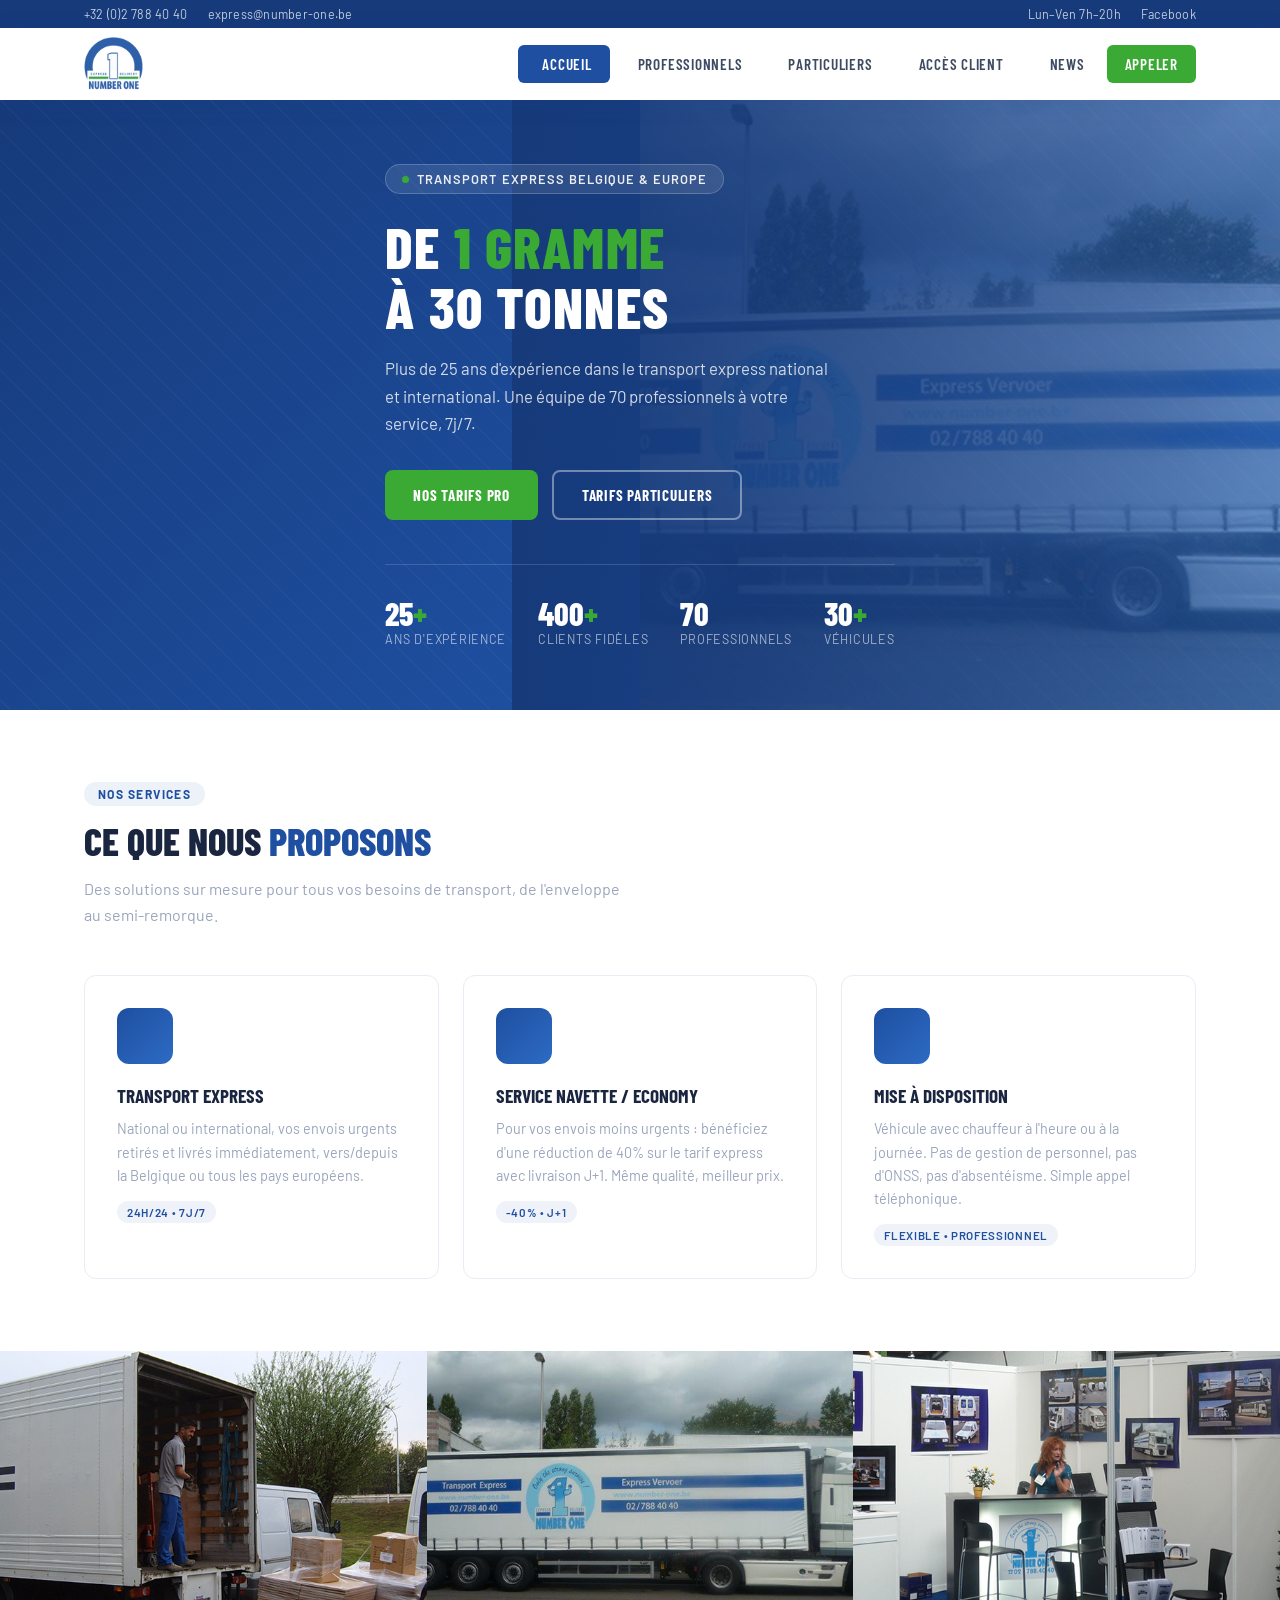
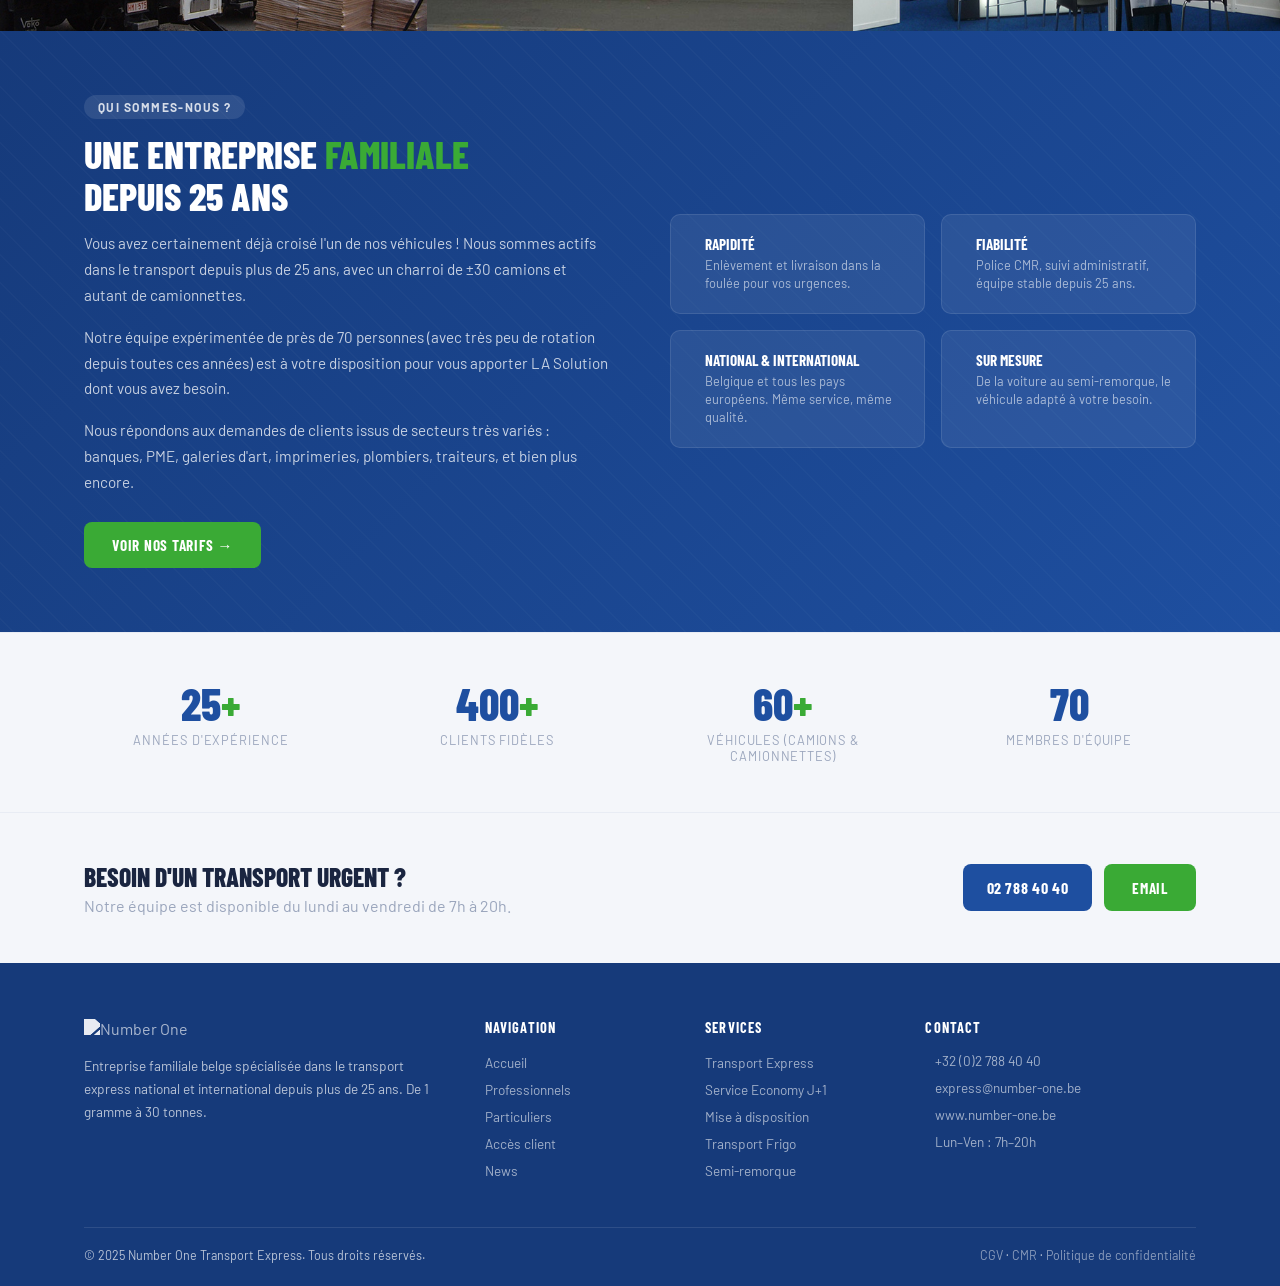
==== commit 10fbdf2a: "4" ====
--- a/index.html
+++ b/index.html
@@ -1,45 +1,45 @@
 <!DOCTYPE html>
 <html lang="fr">
 <head>
-  <meta charset="UTF-8">
-  <meta name="viewport" content="width=device-width, initial-scale=1.0">
-  <title>Number One – Transport Express</title>
-  <link rel="stylesheet" href="style.css">
+ <meta charset="UTF-8">
+ <meta name="viewport" content="width=device-width, initial-scale=1.0">
+ <title>Number One – Transport Express</title>
+ <link rel="stylesheet" href="style.css">
 </head>
 <body>
 
 <!-- TOPBAR -->
 <div class="topbar">
-  <div class="container">
-    <div class="topbar-left">
-      <span>📞 <a href="tel:+3227884040">+32 (0)2 788 40 40</a></span>
-      <span>📧 <a href="mailto:express@number-one.be">express@number-one.be</a></span>
-    </div>
-    <div class="topbar-right">
-      <span>🕐 Lun–Ven 7h–20h</span>
-      <span><a href="https://www.facebook.com" target="_blank">Facebook</a></span>
-    </div>
-  </div>
+ <div class="container">
+ <div class="topbar-left">
+ <span> <a href="tel:+3227884040">+32 (0)2 788 40 40</a></span>
+ <span> <a href="mailto:express@number-one.be">express@number-one.be</a></span>
+ </div>
+ <div class="topbar-right">
+ <span> Lun–Ven 7h–20h</span>
+ <span><a href="https://www.facebook.com" target="_blank">Facebook</a></span>
+ </div>
+ </div>
 </div>
 
 <!-- NAVBAR -->
 <nav class="navbar">
-  <div class="container">
-    <a class="logo" href="#" onclick="showPage('accueil')">
-      <img src="logo_01.png" alt="Number One Transport">
-    </a>
-    <ul class="nav-links" id="navLinks">
-      <li><a href="#" class="active" onclick="showPage('accueil')" id="nav-accueil"><span class="nav-icon">🏠</span> Accueil</a></li>
-      <li><a href="#" onclick="showPage('pro')" id="nav-pro"><span class="nav-icon">🏢</span> Professionnels</a></li>
-      <li><a href="#" onclick="showPage('part')" id="nav-part"><span class="nav-icon">👤</span> Particuliers</a></li>
-      <li><a href="#" onclick="showPage('client')" id="nav-client"><span class="nav-icon">🔐</span> Accès client</a></li>
-      <li><a href="#" onclick="showPage('news')" id="nav-news"><span class="nav-icon">📰</span> News</a></li>
-      <li><a href="tel:+3227884040" class="nav-cta">☎ Appeler</a></li>
-    </ul>
-    <div class="hamburger" id="hamburger" onclick="toggleMenu()">
-      <span></span><span></span><span></span>
-    </div>
-  </div>
+ <div class="container">
+ <a class="logo" href="#" onclick="showPage('accueil')">
+ <img src="logo_01.png" alt="Number One Transport">
+ </a>
+ <ul class="nav-links" id="navLinks">
+ <li><a href="#" class="active" onclick="showPage('accueil')" id="nav-accueil"><span class="nav-icon"></span> Accueil</a></li>
+ <li><a href="#" onclick="showPage('pro')" id="nav-pro"><span class="nav-icon"></span> Professionnels</a></li>
+ <li><a href="#" onclick="showPage('part')" id="nav-part"><span class="nav-icon"></span> Particuliers</a></li>
+ <li><a href="https://n1.log2x.com/wops_n1" target="_blank" id="nav-client"><span class="nav-icon"></span> Accès client</a></li>
+ <li><a href="#" onclick="showPage('news')" id="nav-news"><span class="nav-icon"></span> News</a></li>
+ <li><a href="tel:+3227884040" class="nav-cta"> Appeler</a></li>
+ </ul>
+ <div class="hamburger" id="hamburger" onclick="toggleMenu()">
+ <span></span><span></span><span></span>
+ </div>
+ </div>
 </nav>
 
 <!-- ============================================================ -->
@@ -47,674 +47,627 @@
 <!-- ============================================================ -->
 <div class="page active" id="page-accueil">
 
-  <!-- HERO -->
-  <section class="hero">
-    <div class="hero-bg-pattern"></div>
-    <div class="hero-photos">
-      <img src="n02.jpg" alt="Truck" class="active" id="hero-img-0">
-      <img src="n01.jpg" alt="Loading" id="hero-img-1">
-      <img src="n03.jpg" alt="Salon" id="hero-img-2">
-    </div>
-    <div class="hero-overlay"></div>
-    <div class="container">
-      <div class="hero-content">
-        <div class="hero-badge"><span class="dot"></span> Transport Express Belgique & Europe</div>
-        <h1>De <span>1 gramme</span><br>à 30 tonnes</h1>
-        <p>Plus de 25 ans d'expérience dans le transport express national et international. Une équipe de 70 professionnels à votre service, 7j/7.</p>
-        <div class="hero-btns">
-          <button class="btn-primary" onclick="showPage('pro')">📋 Nos tarifs pro</button>
-          <button class="btn-outline" onclick="showPage('part')">👤 Tarifs particuliers</button>
-        </div>
-        <div class="hero-stats">
-          <div class="hero-stat">
-            <div class="num">25<span>+</span></div>
-            <div class="label">Ans d'expérience</div>
-          </div>
-          <div class="hero-stat">
-            <div class="num">400<span>+</span></div>
-            <div class="label">Clients fidèles</div>
-          </div>
-          <div class="hero-stat">
-            <div class="num">70</div>
-            <div class="label">Professionnels</div>
-          </div>
-          <div class="hero-stat">
-            <div class="num">30<span>+</span></div>
-            <div class="label">Véhicules</div>
-          </div>
-        </div>
-      </div>
-    </div>
-  </section>
-
-  <!-- SERVICES -->
-  <section class="section">
-    <div class="container">
-      <div class="section-header">
-        <div class="section-label">Nos services</div>
-        <h2 class="section-title">Ce que nous <span>proposons</span></h2>
-        <p class="section-sub">Des solutions sur mesure pour tous vos besoins de transport, de l'enveloppe au semi-remorque.</p>
-      </div>
-      <div class="services-grid">
-        <div class="service-card">
-          <div class="service-icon">🚚</div>
-          <h3>Transport Express</h3>
-          <p>National ou international, vos envois urgents retirés et livrés immédiatement, vers/depuis la Belgique ou tous les pays européens.</p>
-          <span class="service-tag">24h/24 • 7j/7</span>
-        </div>
-        <div class="service-card">
-          <div class="service-icon">📦</div>
-          <h3>Service Navette / Economy</h3>
-          <p>Pour vos envois moins urgents : bénéficiez d'une réduction de 40% sur le tarif express avec livraison J+1. Même qualité, meilleur prix.</p>
-          <span class="service-tag">-40% • J+1</span>
-        </div>
-        <div class="service-card">
-          <div class="service-icon">🚐</div>
-          <h3>Mise à disposition</h3>
-          <p>Véhicule avec chauffeur à l'heure ou à la journée. Pas de gestion de personnel, pas d'ONSS, pas d'absentéisme. Simple appel téléphonique.</p>
-          <span class="service-tag">Flexible • Professionnel</span>
-        </div>
-      </div>
-    </div>
-  </section>
-
-  <!-- PHOTO STRIP -->
-  <div class="photo-strip-wrap">
-    <div class="photo-strip">
-      <img src="n01.jpg" alt="Chargement">
-      <img src="n02.jpg" alt="Camion Number One">
-      <img src="n03.jpg" alt="Salon professionnel">
-    </div>
-  </div>
-
-  <!-- ABOUT -->
-  <div class="about-strip">
-    <div class="container">
-      <div class="about-text">
-        <div class="section-label">Qui sommes-nous ?</div>
-        <h2 class="section-title">Une entreprise <span>familiale</span><br>depuis 25 ans</h2>
-        <p>Vous avez certainement déjà croisé l'un de nos véhicules ! Nous sommes actifs dans le transport depuis plus de 25 ans, avec un charroi de ±30 camions et autant de camionnettes.</p>
-        <p>Notre équipe expérimentée de près de 70 personnes (avec très peu de rotation depuis toutes ces années) est à votre disposition pour vous apporter LA Solution dont vous avez besoin.</p>
-        <p>Nous répondons aux demandes de clients issus de secteurs très variés : banques, PME, galeries d'art, imprimeries, plombiers, traiteurs, et bien plus encore.</p>
-        <button class="btn-primary" onclick="showPage('pro')">Voir nos tarifs →</button>
-      </div>
-      <div class="about-features">
-        <div class="about-feature">
-          <div class="feature-ic">⚡</div>
-          <div>
-            <h4>Rapidité</h4>
-            <p>Enlèvement et livraison dans la foulée pour vos urgences.</p>
-          </div>
-        </div>
-        <div class="about-feature">
-          <div class="feature-ic">🛡️</div>
-          <div>
-            <h4>Fiabilité</h4>
-            <p>Police CMR, suivi administratif, équipe stable depuis 25 ans.</p>
-          </div>
-        </div>
-        <div class="about-feature">
-          <div class="feature-ic">🌍</div>
-          <div>
-            <h4>National & International</h4>
-            <p>Belgique et tous les pays européens. Même service, même qualité.</p>
-          </div>
-        </div>
-        <div class="about-feature">
-          <div class="feature-ic">🔧</div>
-          <div>
-            <h4>Sur mesure</h4>
-            <p>De la voiture au semi-remorque, le véhicule adapté à votre besoin.</p>
-          </div>
-        </div>
-      </div>
-    </div>
-  </div>
-
-  <!-- STATS -->
-  <div class="stats-bar">
-    <div class="container">
-      <div class="stats-grid">
-        <div class="stat-item">
-          <div class="num">25<span>+</span></div>
-          <div class="label">Années d'expérience</div>
-        </div>
-        <div class="stat-item">
-          <div class="num">400<span>+</span></div>
-          <div class="label">Clients fidèles</div>
-        </div>
-        <div class="stat-item">
-          <div class="num">60<span>+</span></div>
-          <div class="label">Véhicules (camions & camionnettes)</div>
-        </div>
-        <div class="stat-item">
-          <div class="num">70</div>
-          <div class="label">Membres d'équipe</div>
-        </div>
-      </div>
-    </div>
-  </div>
-
-  <!-- CONTACT STRIP -->
-  <div class="contact-strip">
-    <div class="container">
-      <div>
-        <h3>Besoin d'un transport urgent ?</h3>
-        <p>Notre équipe est disponible du lundi au vendredi de 7h à 20h.</p>
-      </div>
-      <div class="contact-btns">
-        <a href="tel:+3227884040" class="btn-phone">📞 02 788 40 40</a>
-        <a href="mailto:express@number-one.be" class="btn-primary">✉️ Email</a>
-      </div>
-    </div>
-  </div>
+ <!-- HERO -->
+ <section class="hero">
+ <div class="hero-bg-pattern"></div>
+ <div class="hero-photos">
+ <img src="n02.jpg" alt="Truck" class="active" id="hero-img-0">
+ <img src="n01.jpg" alt="Loading" id="hero-img-1">
+ <img src="n03.jpg" alt="Salon" id="hero-img-2">
+ </div>
+ <div class="hero-overlay"></div>
+ <div class="container">
+ <div class="hero-content">
+ <div class="hero-badge"><span class="dot"></span> Transport Express Belgique & Europe</div>
+ <h1>De <span>1 gramme</span><br>à 30 tonnes</h1>
+ <p>Plus de 25 ans d'expérience dans le transport express national et international. Une équipe de 70 professionnels à votre service, 7j/7.</p>
+ <div class="hero-btns">
+ <button class="btn-primary" onclick="showPage('pro')"> Nos tarifs pro</button>
+ <button class="btn-outline" onclick="showPage('part')"> Tarifs particuliers</button>
+ </div>
+ <div class="hero-stats">
+ <div class="hero-stat">
+ <div class="num">25<span>+</span></div>
+ <div class="label">Ans d'expérience</div>
+ </div>
+ <div class="hero-stat">
+ <div class="num">400<span>+</span></div>
+ <div class="label">Clients fidèles</div>
+ </div>
+ <div class="hero-stat">
+ <div class="num">70</div>
+ <div class="label">Professionnels</div>
+ </div>
+ <div class="hero-stat">
+ <div class="num">30<span>+</span></div>
+ <div class="label">Véhicules</div>
+ </div>
+ </div>
+ </div>
+ </div>
+ </section>
+
+ <!-- SERVICES -->
+ <section class="section">
+ <div class="container">
+ <div class="section-header">
+ <div class="section-label">Nos services</div>
+ <h2 class="section-title">Ce que nous <span>proposons</span></h2>
+ <p class="section-sub">Des solutions sur mesure pour tous vos besoins de transport, de l'enveloppe au semi-remorque.</p>
+ </div>
+ <div class="services-grid">
+ <div class="service-card">
+ <div class="service-icon"></div>
+ <h3>Transport Express</h3>
+ <p>National ou international, vos envois urgents retirés et livrés immédiatement, vers/depuis la Belgique ou tous les pays européens.</p>
+ <span class="service-tag">24h/24 • 7j/7</span>
+ </div>
+ <div class="service-card">
+ <div class="service-icon"></div>
+ <h3>Service Navette / Economy</h3>
+ <p>Pour vos envois moins urgents : bénéficiez d'une réduction de 40% sur le tarif express avec livraison J+1. Même qualité, meilleur prix.</p>
+ <span class="service-tag">-40% • J+1</span>
+ </div>
+ <div class="service-card">
+ <div class="service-icon"></div>
+ <h3>Mise à disposition</h3>
+ <p>Véhicule avec chauffeur à l'heure ou à la journée. Pas de gestion de personnel, pas d'ONSS, pas d'absentéisme. Simple appel téléphonique.</p>
+ <span class="service-tag">Flexible • Professionnel</span>
+ </div>
+ </div>
+ </div>
+ </section>
+
+ <!-- PHOTO STRIP -->
+ <div class="photo-strip-wrap">
+ <div class="photo-strip">
+ <img src="n01.jpg" alt="Chargement">
+ <img src="n02.jpg" alt="Camion Number One">
+ <img src="n03.jpg" alt="Salon professionnel">
+ </div>
+ </div>
+
+ <!-- ABOUT -->
+ <div class="about-strip">
+ <div class="container">
+ <div class="about-text">
+ <div class="section-label">Qui sommes-nous ?</div>
+ <h2 class="section-title">Une entreprise <span>familiale</span><br>depuis 25 ans</h2>
+ <p>Vous avez certainement déjà croisé l'un de nos véhicules ! Nous sommes actifs dans le transport depuis plus de 25 ans, avec un charroi de ±30 camions et autant de camionnettes.</p>
+ <p>Notre équipe expérimentée de près de 70 personnes (avec très peu de rotation depuis toutes ces années) est à votre disposition pour vous apporter LA Solution dont vous avez besoin.</p>
+ <p>Nous répondons aux demandes de clients issus de secteurs très variés : banques, PME, galeries d'art, imprimeries, plombiers, traiteurs, et bien plus encore.</p>
+ <button class="btn-primary" onclick="showPage('pro')">Voir nos tarifs →</button>
+ </div>
+ <div class="about-features">
+ <div class="about-feature">
+ <div class="feature-ic"></div>
+ <div>
+ <h4>Rapidité</h4>
+ <p>Enlèvement et livraison dans la foulée pour vos urgences.</p>
+ </div>
+ </div>
+ <div class="about-feature">
+ <div class="feature-ic"></div>
+ <div>
+ <h4>Fiabilité</h4>
+ <p>Police CMR, suivi administratif, équipe stable depuis 25 ans.</p>
+ </div>
+ </div>
+ <div class="about-feature">
+ <div class="feature-ic"></div>
+ <div>
+ <h4>National & International</h4>
+ <p>Belgique et tous les pays européens. Même service, même qualité.</p>
+ </div>
+ </div>
+ <div class="about-feature">
+ <div class="feature-ic"></div>
+ <div>
+ <h4>Sur mesure</h4>
+ <p>De la voiture au semi-remorque, le véhicule adapté à votre besoin.</p>
+ </div>
+ </div>
+ </div>
+ </div>
+ </div>
+
+ <!-- STATS -->
+ <div class="stats-bar">
+ <div class="container">
+ <div class="stats-grid">
+ <div class="stat-item">
+ <div class="num">25<span>+</span></div>
+ <div class="label">Années d'expérience</div>
+ </div>
+ <div class="stat-item">
+ <div class="num">400<span>+</span></div>
+ <div class="label">Clients fidèles</div>
+ </div>
+ <div class="stat-item">
+ <div class="num">60<span>+</span></div>
+ <div class="label">Véhicules (camions & camionnettes)</div>
+ </div>
+ <div class="stat-item">
+ <div class="num">70</div>
+ <div class="label">Membres d'équipe</div>
+ </div>
+ </div>
+ </div>
+ </div>
+
+ <!-- CONTACT STRIP -->
+ <div class="contact-strip">
+ <div class="container">
+ <div>
+ <h3>Besoin d'un transport urgent ?</h3>
+ <p>Notre équipe est disponible du lundi au vendredi de 7h à 20h.</p>
+ </div>
+ <div class="contact-btns">
+ <a href="tel:+3227884040" class="btn-phone"> 02 788 40 40</a>
+ <a href="mailto:express@number-one.be" class="btn-primary"> Email</a>
+ </div>
+ </div>
+ </div>
 
 </div><!-- /page-accueil -->
 
-
 <!-- ============================================================ -->
 <!-- PAGE: PROFESSIONNELS -->
 <!-- ============================================================ -->
 <div class="page" id="page-pro">
 
-  <div class="page-hero">
-    <div class="container">
-      <div class="section-label">Professionnels</div>
-      <h1 class="section-title">Tarifs & Véhicules <span>Professionnels</span></h1>
-      <p>Nos tarifs sont fonction des véhicules et des distances effectuées. Hors TVA, hors péages et hors surcharge carburant.</p>
-    </div>
-  </div>
-
-  <section class="section">
-    <div class="container">
-      <div class="tabs-wrap">
-        <div class="tabs">
-          <button class="tab-btn active" onclick="switchTab('express')">⚡ Express</button>
-          <button class="tab-btn" onclick="switchTab('economy')">💰 Economy (J+1)</button>
-          <button class="tab-btn" onclick="switchTab('dispo')">🚐 Mise à disposition</button>
-          <button class="tab-btn" onclick="switchTab('diesel')">⛽ Surcharge diesel</button>
-        </div>
-
-        <!-- TAB: EXPRESS -->
-        <div class="tab-content active" id="tab-express">
-          <h3 style="font-family:'Barlow Condensed',sans-serif;font-size:1.3rem;font-weight:800;text-transform:uppercase;margin-bottom:24px;color:var(--text)">🚐 Camionnettes</h3>
-          <div class="vehicles-grid" style="margin-bottom:40px">
-            <div class="vehicle-card">
-              <div class="vehicle-img">🚗<span class="vehicle-type-badge">Léger</span></div>
-              <div class="vehicle-info"><h3>Voiture</h3><p>Plis et petits colis urgents. Idéal pour les courses en ville.</p><div class="vehicle-specs"><span class="spec"><span class="ic">📦</span> Petits envois</span></div></div>
-            </div>
-            <div class="vehicle-card">
-              <div class="vehicle-img">🚐<span class="vehicle-type-badge">Camionnette</span></div>
-              <div class="vehicle-info"><h3>Camionnette 1 PAL</h3><p>1 palette euro. Solution polyvalente pour livraisons urbaines.</p><div class="vehicle-specs"><span class="spec"><span class="ic">📐</span> 1 palette</span></div></div>
-            </div>
-            <div class="vehicle-card">
-              <div class="vehicle-img">🚐<span class="vehicle-type-badge">Camionnette</span></div>
-              <div class="vehicle-info"><h3>Camionnette 2 PAL</h3><p>2 palettes euro. Pour volumes moyens et livraisons régionales.</p><div class="vehicle-specs"><span class="spec"><span class="ic">📐</span> 2 palettes</span></div></div>
-            </div>
-            <div class="vehicle-card">
-              <div class="vehicle-img">🚐<span class="vehicle-type-badge">Camionnette</span></div>
-              <div class="vehicle-info"><h3>Camionnette 3 PAL</h3><p>3 palettes euro. Capacité étendue pour vos livraisons.</p><div class="vehicle-specs"><span class="spec"><span class="ic">📐</span> 3 palettes</span></div></div>
-            </div>
-          </div>
-
-          <h3 style="font-family:'Barlow Condensed',sans-serif;font-size:1.3rem;font-weight:800;text-transform:uppercase;margin-bottom:24px;color:var(--text)">🚛 Camions</h3>
-          <div class="vehicles-grid" style="margin-bottom:40px">
-            <div class="vehicle-card">
-              <div class="vehicle-img">🚛<span class="vehicle-type-badge">Camion</span></div>
-              <div class="vehicle-info"><h3>Camion 6 PAL</h3><p>6 palettes euro. Pour vos envois mi-charge régionaux et nationaux.</p><div class="vehicle-specs"><span class="spec"><span class="ic">📐</span> 6 palettes</span></div></div>
-            </div>
-            <div class="vehicle-card">
-              <div class="vehicle-img">🚛<span class="vehicle-type-badge">Camion</span></div>
-              <div class="vehicle-info"><h3>Camion 14 PAL</h3><p>14 palettes euro. Idéal pour les chargements importants nationaux.</p><div class="vehicle-specs"><span class="spec"><span class="ic">📐</span> 14 palettes</span></div></div>
-            </div>
-            <div class="vehicle-card">
-              <div class="vehicle-img">🚛<span class="vehicle-type-badge">Camion</span></div>
-              <div class="vehicle-info"><h3>Camion 18 PAL Léger</h3><p>18 palettes, version légère. Pour les chargements complets nationaux.</p><div class="vehicle-specs"><span class="spec"><span class="ic">📐</span> 18 palettes</span></div></div>
-            </div>
-            <div class="vehicle-card">
-              <div class="vehicle-img">🚛<span class="vehicle-type-badge">Camion</span></div>
-              <div class="vehicle-info"><h3>Camion 18 PAL Lourd</h3><p>18 palettes, version lourde. Pour les marchandises denses et lourdes.</p><div class="vehicle-specs"><span class="spec"><span class="ic">⚖️</span> Lourd</span></div></div>
-            </div>
-          </div>
-
-          <h3 style="font-family:'Barlow Condensed',sans-serif;font-size:1.3rem;font-weight:800;text-transform:uppercase;margin-bottom:24px;color:var(--text)">🚌 Véhicules Spéciaux</h3>
-          <div class="vehicles-grid">
-            <div class="vehicle-card">
-              <div class="vehicle-img">🚛<span class="vehicle-type-badge">Spécial</span></div>
-              <div class="vehicle-info"><h3>18 PAL Baché</h3><p>Camion bâché pour marchandises sensibles aux intempéries.</p><div class="vehicle-specs"><span class="spec"><span class="ic">🌧️</span> Couvert</span></div></div>
-            </div>
-            <div class="vehicle-card">
-              <div class="vehicle-img">🚌<span class="vehicle-type-badge">Spécial</span></div>
-              <div class="vehicle-info"><h3>Semi-Remorque 33 PAL 24T</h3><p>Pour vos plus gros volumes. Jusqu'à 24 tonnes et 33 palettes.</p><div class="vehicle-specs"><span class="spec"><span class="ic">📐</span> 33 pal</span><span class="spec"><span class="ic">⚖️</span> 24T</span></div></div>
-            </div>
-            <div class="vehicle-card">
-              <div class="vehicle-img">❄️<span class="vehicle-type-badge">Frigo</span></div>
-              <div class="vehicle-info"><h3>Camion Frigo (Frais) 12 PAL</h3><p>Transport réfrigéré pour vos denrées fraîches. Contrôle température.</p><div class="vehicle-specs"><span class="spec"><span class="ic">🌡️</span> 0–8°C</span></div></div>
-            </div>
-            <div class="vehicle-card">
-              <div class="vehicle-img">🧊<span class="vehicle-type-badge">Frigo</span></div>
-              <div class="vehicle-info"><h3>Camion Frigo (Surgelé) 12 PAL</h3><p>Transport frigorifique pour produits surgelés. Chaîne du froid garantie.</p><div class="vehicle-specs"><span class="spec"><span class="ic">🌡️</span> -20°C</span></div></div>
-            </div>
-          </div>
-
-          <div class="info-card" style="margin-top:40px">
-            <h4>ℹ️ Conditions tarifaires</h4>
-            <ul>
-              <li>Tarifs hors attentes, temps de chargement/déchargement/manutention complémentaires</li>
-              <li>Hors péages, hors TVA et hors surcharge carburant</li>
-              <li>Une taxe kilométrique pour les véhicules de plus de 3,5T s'applique depuis 2016</li>
-              <li>Chaque envoi est effectué conformément à nos CGV et aux conditions CMR</li>
-              <li>L'assurance marchandise n'est jamais comprise dans le prix du transport</li>
-              <li>Notre responsabilité est couverte par une police CMR</li>
-              <li>Transports en dehors des heures de bureau, week-ends et jours fériés : prix sur demande</li>
-            </ul>
-          </div>
-        </div>
-
-        <!-- TAB: ECONOMY -->
-        <div class="tab-content" id="tab-economy">
-          <div class="info-card">
-            <h4>💰 Economy / Navette J+1 – Réduction de 40%</h4>
-            <p>Pour toute commande passée <strong>avant 18h00 la veille</strong>, vos envois sont livrés entre 8h et 18h le lendemain (J+1). Une réduction de <strong>40%</strong> sur le coût du transport est appliquée.</p>
-          </div>
-
-          <div class="tariff-box">
-            <div class="tariff-box-header">
-              <h3>📍 Tarifs Navettes – Plis & Colis légers</h3>
-              <span>Max 5 kg • Petit volume</span>
-            </div>
-            <table class="tariff-table">
-              <thead><tr><th>Zone</th><th>Tarif Economy</th></tr></thead>
-              <tbody>
-                <tr><td>Bruxelles (19 communes)</td><td>6,00 €</td></tr>
-                <tr><td>Banlieue</td><td>7,00 €</td></tr>
-                <tr><td>Brabant (2 provinces)</td><td>11,00 €</td></tr>
-                <tr><td>Belgique (7 provinces)</td><td>13,75 €</td></tr>
-                <tr><td>Province du Luxembourg</td><td>22,00 €</td></tr>
-                <tr><td>Étranger</td><td>Sur demande</td></tr>
-              </tbody>
-            </table>
-          </div>
-
-          <div class="tariff-box">
-            <div class="tariff-box-header">
-              <h3>📦 Exemples d'économies réalisées</h3>
-              <span>-40% sur le tarif express</span>
-            </div>
-            <table class="tariff-table">
-              <thead><tr><th>Envoi</th><th>Express</th><th>Economy</th><th>Économie</th></tr></thead>
-              <tbody>
-                <tr><td>2 pal / 600 kg → Liège</td><td>155,40 €</td><td>93,24 €</td><td><span class="economy-saving">-62,16 €</span></td></tr>
-                <tr><td>8 pal / 2T → Ostende</td><td>237,36 €</td><td>142,42 €</td><td><span class="economy-saving">-94,94 €</span></td></tr>
-                <tr><td>6 pal / 1T → Arlon</td><td>379,04 €</td><td>227,42 €</td><td><span class="economy-saving">-151,62 €</span></td></tr>
-                <tr><td>10 pal / 4,5T → Anvers</td><td>108,56 €</td><td>65,14 €</td><td><span class="economy-saving">-43,42 €</span></td></tr>
-              </tbody>
-            </table>
-          </div>
-
-          <div class="info-card">
-            <h4>📋 Conditions d'octroi de la réduction Economy</h4>
-            <ul>
-              <li>Volume max : 10 euro-palettes</li>
-              <li>Poids max : 5 tonnes</li>
-              <li>Uniquement courses point à point en Belgique (pas de dépôts/enlèvements groupés)</li>
-              <li>Aucun impératif horaire ne peut être pris en compte</li>
-              <li>Demande confirmée par fax avant 18h00 la veille, en précisant le type de service</li>
-              <li>Service Economy en petit véhicule sur Bruxelles et périphérie non disponible</li>
-              <li>Les marchandises sont livrées par le véhicule qui les enlève (pas de transbordement)</li>
-            </ul>
-          </div>
-        </div>
-
-        <!-- TAB: DISPO -->
-        <div class="tab-content" id="tab-dispo">
-          <div class="info-card">
-            <h4>🚐 Mise à disposition de véhicules avec chauffeur</h4>
-            <p>La solution idéale en cas de surcharge de travail, défaillance de votre flotte ou si vous préférez ne pas gérer vous-même du personnel. Un simple appel téléphonique suffit pour disposer d'un chauffeur à l'heure ou à la journée.</p>
-          </div>
-          <div style="display:grid;grid-template-columns:1fr 1fr;gap:20px;margin-bottom:32px">
-            <div class="info-card">
-              <h4>✅ Avantages</h4>
-              <ul>
-                <li>Chauffeur professionnel à votre service</li>
-                <li>Véhicule remplacé automatiquement en cas de panne</li>
-                <li>Pas de risque de congé maladie ou d'absentéisme</li>
-                <li>Pas d'ONSS, de précompte, de cotisation de solidarité</li>
-                <li>Vous ne payez que les heures réellement prestées</li>
-                <li>Tournées fixes ou ponctuelles</li>
-              </ul>
-            </div>
-            <div class="info-card">
-              <h4>📌 Modalités</h4>
-              <ul>
-                <li>À l'heure ou à la journée, pour tout le temps nécessaire</li>
-                <li>Minimum 5 stops pour bénéficier du service</li>
-                <li>Au départ et retour de Bruxelles</li>
-                <li>Disponible pour toute notre gamme de véhicules</li>
-                <li>Prix sur demande selon véhicule et durée</li>
-              </ul>
-            </div>
-          </div>
-          <div style="text-align:center;padding:32px 0">
-            <p style="color:var(--gray-400);margin-bottom:20px">Contactez-nous pour obtenir un devis personnalisé</p>
-            <a href="tel:+3227884040" class="btn-primary" style="margin-right:12px">📞 02 788 40 40</a>
-            <a href="mailto:express@number-one.be" class="btn-primary">✉️ Demande par email</a>
-          </div>
-        </div>
-
-        <!-- TAB: DIESEL -->
-        <div class="tab-content" id="tab-diesel">
-          <div class="info-card">
-            <h4>⛽ Surcharge carburant</h4>
-            <p>Ce supplément est d'application pour tous les services de Number One. La surcharge carburant est majorée de 0,5% en 0,5%, sur base des données publiées chaque semaine par la Commission européenne (DG Energie et Transports – Bulletin Pétrolier).</p>
-            <p style="margin-top:10px">L'index de la dernière semaine du mois est utilisé pour établir la majoration portant sur les envois du mois suivant. Number One dépend des sources internationales et officielles et ne base pas la majoration sur les variations quotidiennes des prix en station-service.</p>
-          </div>
-          <div class="tariff-box">
-            <div class="tariff-box-header">
-              <h3>📊 Historique de la surcharge carburant</h3>
-              <span>Mis à jour mensuellement</span>
-            </div>
-            <table class="tariff-table">
-              <thead><tr><th>Période</th><th>Surcharge (%)</th><th>Base de calcul</th></tr></thead>
-              <tbody>
-                <tr><td>Mois en cours</td><td colspan="2" style="color:var(--blue);font-weight:600">Contactez-nous pour le taux actuel : 02 788 40 40</td></tr>
-              </tbody>
-            </table>
-          </div>
-          <div class="info-card">
-            <h4>📋 Application par service</h4>
-            <ul>
-              <li><strong>Express :</strong> pourcentage ajouté sur la tarification en fonction du type de camion et de la destination</li>
-              <li><strong>Mise à disposition :</strong> montant journalier par camion selon facture Viapass (facturé par quinzaine)</li>
-              <li><strong>Economy :</strong> taxe réduite de 40%, à l'image du coût de transport</li>
-            </ul>
-          </div>
-        </div>
-      </div>
-    </div>
-  </section>
+ <div class="page-hero">
+ <div class="container">
+ <div class="section-label">Professionnels</div>
+ <h1 class="section-title">Tarifs & Véhicules <span>Professionnels</span></h1>
+ <p>Nos tarifs sont fonction des véhicules et des distances effectuées. Hors TVA, hors péages et hors surcharge carburant.</p>
+ <div style="margin-top:24px">
+ <a href="https://lpsigorr.github.io/vehicle_calculator/" target="_blank" class="btn-primary" style="display:inline-flex"> Calculer mon tarif</a>
+ </div>
+ </div>
+ </div>
+
+ <section class="section">
+ <div class="container">
+ <div class="tabs-wrap">
+ <div class="tabs">
+ <button class="tab-btn active" onclick="switchTab('express')"> Express</button>
+ <button class="tab-btn" onclick="switchTab('economy')"> Economy (J+1)</button>
+ <button class="tab-btn" onclick="switchTab('dispo')"> Mise à disposition</button>
+ <button class="tab-btn" onclick="switchTab('diesel')"> Surcharge diesel</button>
+ </div>
+
+ <!-- TAB: EXPRESS -->
+ <div class="tab-content active" id="tab-express">
+ <h3 style="font-family:'Barlow Condensed',sans-serif;font-size:1.3rem;font-weight:800;text-transform:uppercase;margin-bottom:24px;color:var(--text)"> Camionnettes</h3>
+ <div class="vehicles-grid" style="margin-bottom:40px">
+ <div class="vehicle-card">
+ <div class="vehicle-img"><span class="vehicle-type-badge">Léger</span></div>
+ <div class="vehicle-info"><h3>Voiture</h3><p>Plis et petits colis urgents. Idéal pour les courses en ville.</p><div class="vehicle-specs"><span class="spec"><span class="ic"></span> Petits envois</span></div></div>
+ </div>
+ <div class="vehicle-card">
+ <div class="vehicle-img"><span class="vehicle-type-badge">Camionnette</span></div>
+ <div class="vehicle-info"><h3>Camionnette 1 PAL</h3><p>1 palette euro. Solution polyvalente pour livraisons urbaines.</p><div class="vehicle-specs"><span class="spec"><span class="ic"></span> 1 palette</span></div></div>
+ </div>
+ <div class="vehicle-card">
+ <div class="vehicle-img"><span class="vehicle-type-badge">Camionnette</span></div>
+ <div class="vehicle-info"><h3>Camionnette 2 PAL</h3><p>2 palettes euro. Pour volumes moyens et livraisons régionales.</p><div class="vehicle-specs"><span class="spec"><span class="ic"></span> 2 palettes</span></div></div>
+ </div>
+ <div class="vehicle-card">
+ <div class="vehicle-img"><span class="vehicle-type-badge">Camionnette</span></div>
+ <div class="vehicle-info"><h3>Camionnette 3 PAL</h3><p>3 palettes euro. Capacité étendue pour vos livraisons.</p><div class="vehicle-specs"><span class="spec"><span class="ic"></span> 3 palettes</span></div></div>
+ </div>
+ </div>
+
+ <h3 style="font-family:'Barlow Condensed',sans-serif;font-size:1.3rem;font-weight:800;text-transform:uppercase;margin-bottom:24px;color:var(--text)"> Camions</h3>
+ <div class="vehicles-grid" style="margin-bottom:40px">
+ <div class="vehicle-card">
+ <div class="vehicle-img"><span class="vehicle-type-badge">Camion</span></div>
+ <div class="vehicle-info"><h3>Camion 6 PAL</h3><p>6 palettes euro. Pour vos envois mi-charge régionaux et nationaux.</p><div class="vehicle-specs"><span class="spec"><span class="ic"></span> 6 palettes</span></div></div>
+ </div>
+ <div class="vehicle-card">
+ <div class="vehicle-img"><span class="vehicle-type-badge">Camion</span></div>
+ <div class="vehicle-info"><h3>Camion 14 PAL</h3><p>14 palettes euro. Idéal pour les chargements importants nationaux.</p><div class="vehicle-specs"><span class="spec"><span class="ic"></span> 14 palettes</span></div></div>
+ </div>
+ <div class="vehicle-card">
+ <div class="vehicle-img"><span class="vehicle-type-badge">Camion</span></div>
+ <div class="vehicle-info"><h3>Camion 18 PAL Léger</h3><p>18 palettes, version légère. Pour les chargements complets nationaux.</p><div class="vehicle-specs"><span class="spec"><span class="ic"></span> 18 palettes</span></div></div>
+ </div>
+ <div class="vehicle-card">
+ <div class="vehicle-img"><span class="vehicle-type-badge">Camion</span></div>
+ <div class="vehicle-info"><h3>Camion 18 PAL Lourd</h3><p>18 palettes, version lourde. Pour les marchandises denses et lourdes.</p><div class="vehicle-specs"><span class="spec"><span class="ic"></span> Lourd</span></div></div>
+ </div>
+ </div>
+
+ <h3 style="font-family:'Barlow Condensed',sans-serif;font-size:1.3rem;font-weight:800;text-transform:uppercase;margin-bottom:24px;color:var(--text)"> Véhicules Spéciaux</h3>
+ <div class="vehicles-grid">
+ <div class="vehicle-card">
+ <div class="vehicle-img"><span class="vehicle-type-badge">Spécial</span></div>
+ <div class="vehicle-info"><h3>18 PAL Baché</h3><p>Camion bâché pour marchandises sensibles aux intempéries.</p><div class="vehicle-specs"><span class="spec"><span class="ic"></span> Couvert</span></div></div>
+ </div>
+ <div class="vehicle-card">
+ <div class="vehicle-img"><span class="vehicle-type-badge">Spécial</span></div>
+ <div class="vehicle-info"><h3>Semi-Remorque 33 PAL 24T</h3><p>Pour vos plus gros volumes. Jusqu'à 24 tonnes et 33 palettes.</p><div class="vehicle-specs"><span class="spec"><span class="ic"></span> 33 pal</span><span class="spec"><span class="ic"></span> 24T</span></div></div>
+ </div>
+ <div class="vehicle-card">
+ <div class="vehicle-img"><span class="vehicle-type-badge">Frigo</span></div>
+ <div class="vehicle-info"><h3>Camion Frigo (Frais) 12 PAL</h3><p>Transport réfrigéré pour vos denrées fraîches. Contrôle température.</p><div class="vehicle-specs"><span class="spec"><span class="ic"></span> 0–8°C</span></div></div>
+ </div>
+ <div class="vehicle-card">
+ <div class="vehicle-img"><span class="vehicle-type-badge">Frigo</span></div>
+ <div class="vehicle-info"><h3>Camion Frigo (Surgelé) 12 PAL</h3><p>Transport frigorifique pour produits surgelés. Chaîne du froid garantie.</p><div class="vehicle-specs"><span class="spec"><span class="ic"></span> -20°C</span></div></div>
+ </div>
+ </div>
+
+ <div class="info-card" style="margin-top:40px">
+ <h4>ℹ Conditions tarifaires</h4>
+ <ul>
+ <li>Tarifs hors attentes, temps de chargement/déchargement/manutention complémentaires</li>
+ <li>Hors péages, hors TVA et hors surcharge carburant</li>
+ <li>Une taxe kilométrique pour les véhicules de plus de 3,5T s'applique depuis 2016</li>
+ <li>Chaque envoi est effectué conformément à nos CGV et aux conditions CMR</li>
+ <li>L'assurance marchandise n'est jamais comprise dans le prix du transport</li>
+ <li>Notre responsabilité est couverte par une police CMR</li>
+ <li>Transports en dehors des heures de bureau, week-ends et jours fériés : prix sur demande</li>
+ </ul>
+ </div>
+ </div>
+
+ <!-- TAB: ECONOMY -->
+ <div class="tab-content" id="tab-economy">
+ <div class="info-card">
+ <h4> Economy / Navette J+1 – Réduction de 40%</h4>
+ <p>Pour toute commande passée <strong>avant 18h00 la veille</strong>, vos envois sont livrés entre 8h et 18h le lendemain (J+1). Une réduction de <strong>40%</strong> sur le coût du transport est appliquée.</p>
+ </div>
+
+ <div class="tariff-box">
+ <div class="tariff-box-header">
+ <h3> Tarifs Navettes – Plis & Colis légers</h3>
+ <span>Max 5 kg • Petit volume</span>
+ </div>
+ <table class="tariff-table">
+ <thead><tr><th>Zone</th><th>Tarif Economy</th></tr></thead>
+ <tbody>
+ <tr><td>Bruxelles (19 communes)</td><td>6,00 €</td></tr>
+ <tr><td>Banlieue</td><td>7,00 €</td></tr>
+ <tr><td>Brabant (2 provinces)</td><td>11,00 €</td></tr>
+ <tr><td>Belgique (7 provinces)</td><td>13,75 €</td></tr>
+ <tr><td>Province du Luxembourg</td><td>22,00 €</td></tr>
+ <tr><td>Étranger</td><td>Sur demande</td></tr>
+ </tbody>
+ </table>
+ </div>
+
+ <div class="tariff-box">
+ <div class="tariff-box-header">
+ <h3> Exemples d'économies réalisées</h3>
+ <span>-40% sur le tarif express</span>
+ </div>
+ <table class="tariff-table">
+ <thead><tr><th>Envoi</th><th>Express</th><th>Economy</th><th>Économie</th></tr></thead>
+ <tbody>
+ <tr><td>2 pal / 600 kg → Liège</td><td>155,40 €</td><td>93,24 €</td><td><span class="economy-saving">-62,16 €</span></td></tr>
+ <tr><td>8 pal / 2T → Ostende</td><td>237,36 €</td><td>142,42 €</td><td><span class="economy-saving">-94,94 €</span></td></tr>
+ <tr><td>6 pal / 1T → Arlon</td><td>379,04 €</td><td>227,42 €</td><td><span class="economy-saving">-151,62 €</span></td></tr>
+ <tr><td>10 pal / 4,5T → Anvers</td><td>108,56 €</td><td>65,14 €</td><td><span class="economy-saving">-43,42 €</span></td></tr>
+ </tbody>
+ </table>
+ </div>
+
+ <div class="info-card">
+ <h4> Conditions d'octroi de la réduction Economy</h4>
+ <ul>
+ <li>Volume max : 10 euro-palettes</li>
+ <li>Poids max : 5 tonnes</li>
+ <li>Uniquement courses point à point en Belgique (pas de dépôts/enlèvements groupés)</li>
+ <li>Aucun impératif horaire ne peut être pris en compte</li>
+ <li>Demande confirmée par fax avant 18h00 la veille, en précisant le type de service</li>
+ <li>Service Economy en petit véhicule sur Bruxelles et périphérie non disponible</li>
+ <li>Les marchandises sont livrées par le véhicule qui les enlève (pas de transbordement)</li>
+ </ul>
+ </div>
+ </div>
+
+ <!-- TAB: DISPO -->
+ <div class="tab-content" id="tab-dispo">
+ <div class="info-card">
+ <h4> Mise à disposition de véhicules avec chauffeur</h4>
+ <p>La solution idéale en cas de surcharge de travail, défaillance de votre flotte ou si vous préférez ne pas gérer vous-même du personnel. Un simple appel téléphonique suffit pour disposer d'un chauffeur à l'heure ou à la journée.</p>
+ </div>
+ <div style="display:grid;grid-template-columns:1fr 1fr;gap:20px;margin-bottom:32px">
+ <div class="info-card">
+ <h4> Avantages</h4>
+ <ul>
+ <li>Chauffeur professionnel à votre service</li>
+ <li>Véhicule remplacé automatiquement en cas de panne</li>
+ <li>Pas de risque de congé maladie ou d'absentéisme</li>
+ <li>Pas d'ONSS, de précompte, de cotisation de solidarité</li>
+ <li>Vous ne payez que les heures réellement prestées</li>
+ <li>Tournées fixes ou ponctuelles</li>
+ </ul>
+ </div>
+ <div class="info-card">
+ <h4> Modalités</h4>
+ <ul>
+ <li>À l'heure ou à la journée, pour tout le temps nécessaire</li>
+ <li>Minimum 5 stops pour bénéficier du service</li>
+ <li>Au départ et retour de Bruxelles</li>
+ <li>Disponible pour toute notre gamme de véhicules</li>
+ <li>Prix sur demande selon véhicule et durée</li>
+ </ul>
+ </div>
+ </div>
+ <div style="text-align:center;padding:32px 0">
+ <p style="color:var(--gray-400);margin-bottom:20px">Contactez-nous pour obtenir un devis personnalisé</p>
+ <a href="tel:+3227884040" class="btn-primary" style="margin-right:12px"> 02 788 40 40</a>
+ <a href="mailto:express@number-one.be" class="btn-primary"> Demande par email</a>
+ </div>
+ </div>
+
+ <!-- TAB: DIESEL -->
+ <div class="tab-content" id="tab-diesel">
+ <div class="info-card">
+ <h4> Surcharge carburant</h4>
+ <p>Ce supplément est d'application pour tous les services de Number One. La surcharge carburant est majorée de 0,5% en 0,5%, sur base des données publiées chaque semaine par la Commission européenne (DG Energie et Transports – Bulletin Pétrolier).</p>
+ <p style="margin-top:10px">L'index de la dernière semaine du mois est utilisé pour établir la majoration portant sur les envois du mois suivant. Number One dépend des sources internationales et officielles et ne base pas la majoration sur les variations quotidiennes des prix en station-service.</p>
+ </div>
+ <div class="tariff-box">
+ <div class="tariff-box-header">
+ <h3> Historique de la surcharge carburant</h3>
+ <span>Mis à jour mensuellement</span>
+ </div>
+ <table class="tariff-table">
+ <thead><tr><th>Période</th><th>Surcharge (%)</th><th>Base de calcul</th></tr></thead>
+ <tbody>
+ <tr><td>Mois en cours</td><td colspan="2" style="color:var(--blue);font-weight:600">Contactez-nous pour le taux actuel : 02 788 40 40</td></tr>
+ </tbody>
+ </table>
+ </div>
+ <div class="info-card">
+ <h4> Application par service</h4>
+ <ul>
+ <li><strong>Express :</strong> pourcentage ajouté sur la tarification en fonction du type de camion et de la destination</li>
+ <li><strong>Mise à disposition :</strong> montant journalier par camion selon facture Viapass (facturé par quinzaine)</li>
+ <li><strong>Economy :</strong> taxe réduite de 40%, à l'image du coût de transport</li>
+ </ul>
+ </div>
+ </div>
+ </div>
+ </div>
+ </section>
 </div><!-- /page-pro -->
 
-
 <!-- ============================================================ -->
 <!-- PAGE: PARTICULIERS -->
 <!-- ============================================================ -->
 <div class="page" id="page-part">
 
-  <div class="page-hero">
-    <div class="container">
-      <div class="section-label">Particuliers</div>
-      <h1 class="section-title">Tarifs & Véhicules <span>Particuliers</span></h1>
-      <p>Transport express de plis et colis urgents pour particuliers. Tarifs calculés au départ ou vers Bruxelles. TVA incluse.</p>
-    </div>
-  </div>
-
-  <section class="section">
-    <div class="container">
-      <div class="section-header">
-        <div class="section-label">Véhicules disponibles</div>
-        <h2 class="section-title">Nos <span>véhicules</span> pour particuliers</h2>
-        <p class="section-sub">Pour d'autres véhicules, contactez-nous au +32 (0)2 788 40 50 ou sur express@number-one.be</p>
-      </div>
-
-      <div class="part-vehicles">
-        <div class="part-vehicle">
-          <div class="v-ico">🚗</div>
-          <div class="v-info">
-            <h3>Voiture</h3>
-            <p>Plis & petits colis</p>
-          </div>
-        </div>
-        <div class="part-vehicle">
-          <div class="v-ico">🚐</div>
-          <div class="v-info">
-            <h3>Camionnette</h3>
-            <p>2,70 m³ / 450 kg</p>
-          </div>
-        </div>
-        <div class="part-vehicle">
-          <div class="v-ico">🚐</div>
-          <div class="v-info">
-            <h3>Camionnette</h3>
-            <p>6 m³ / 450 kg</p>
-          </div>
-        </div>
-        <div class="part-vehicle">
-          <div class="v-ico">🚐</div>
-          <div class="v-info">
-            <h3>Camionnette</h3>
-            <p>9 m³ / 450 kg</p>
-          </div>
-        </div>
-      </div>
-
-      <div class="part-table-wrap">
-        <div class="part-table-header">
-          <h3>📋 Tarifs – TVA incluse</h3>
-        </div>
-        <table class="part-table">
-          <thead>
-            <tr>
-              <th>Destination</th>
-              <th>Voiture</th>
-              <th>Camionnette 2,70m³</th>
-              <th>Camionnette 6m³</th>
-              <th>Camionnette 9m³</th>
-            </tr>
-          </thead>
-          <tbody>
-            <tr><td>Bruxelles (19 communes)</td><td>Sur demande</td><td>Sur demande</td><td>Sur demande</td><td>Sur demande</td></tr>
-            <tr><td>Banlieue bruxelloise</td><td>Sur demande</td><td>Sur demande</td><td>Sur demande</td><td>Sur demande</td></tr>
-            <tr><td>Belgique</td><td>Sur demande</td><td>Sur demande</td><td>Sur demande</td><td>Sur demande</td></tr>
-          </tbody>
-        </table>
-      </div>
-
-      <div style="display:grid;grid-template-columns:1fr 1fr;gap:24px">
-        <div class="info-card">
-          <h4>ℹ️ Informations importantes</h4>
-          <ul>
-            <li>Nous assurons le transport de <strong>plis ou colis urgents</strong> (pas les personnes)</li>
-            <li>Tarifs calculés au départ ou vers Bruxelles</li>
-            <li>Préparez le compte juste pour le chauffeur</li>
-            <li>Transport week-end et jours fériés : prix sur demande</li>
-            <li>Ces tarifs s'entendent <strong>TVA comprise</strong></li>
-            <li>Facture inférieure à 40€ : frais admin de 7,50 €</li>
-          </ul>
-        </div>
-        <div class="info-card">
-          <h4>📞 Obtenir un devis</h4>
-          <p>Pour connaître les tarifs exacts selon votre trajet et votre colis, contactez-nous directement. Nos dispatchers sont disponibles du lundi au vendredi de 7h à 20h.</p>
-          <div style="margin-top:16px;display:flex;flex-direction:column;gap:10px">
-            <a href="tel:+3227884050" class="btn-phone">📞 02 788 40 50 (Particuliers)</a>
-            <a href="mailto:express@number-one.be" class="btn-primary">✉️ express@number-one.be</a>
-          </div>
-        </div>
-      </div>
-    </div>
-  </section>
+ <div class="page-hero">
+ <div class="container">
+ <div class="section-label">Particuliers</div>
+ <h1 class="section-title">Tarifs & Véhicules <span>Particuliers</span></h1>
+ <p>Transport express de plis et colis urgents pour particuliers. Tarifs calculés au départ ou vers Bruxelles. TVA incluse.</p>
+ <div style="margin-top:24px">
+ <a href="https://lpsigorr.github.io/vehicle_calculator/" target="_blank" class="btn-primary" style="display:inline-flex"> Calculer mon tarif</a>
+ </div>
+ </div>
+ </div>
+
+ <section class="section">
+ <div class="container">
+ <div class="section-header">
+ <div class="section-label">Véhicules disponibles</div>
+ <h2 class="section-title">Nos <span>véhicules</span> pour particuliers</h2>
+ <p class="section-sub">Pour d'autres véhicules, contactez-nous au +32 (0)2 788 40 50 ou sur express@number-one.be</p>
+ </div>
+
+ <div class="part-vehicles">
+ <div class="part-vehicle">
+ <div class="v-ico"></div>
+ <div class="v-info">
+ <h3>Voiture</h3>
+ <p>Plis & petits colis</p>
+ </div>
+ </div>
+ <div class="part-vehicle">
+ <div class="v-ico"></div>
+ <div class="v-info">
+ <h3>Camionnette</h3>
+ <p>2,70 m³ / 450 kg</p>
+ </div>
+ </div>
+ <div class="part-vehicle">
+ <div class="v-ico"></div>
+ <div class="v-info">
+ <h3>Camionnette</h3>
+ <p>6 m³ / 450 kg</p>
+ </div>
+ </div>
+ <div class="part-vehicle">
+ <div class="v-ico"></div>
+ <div class="v-info">
+ <h3>Camionnette</h3>
+ <p>9 m³ / 450 kg</p>
+ </div>
+ </div>
+ </div>
+
+ <div class="part-table-wrap">
+ <div class="part-table-header">
+ <h3> Tarifs – TVA incluse</h3>
+ </div>
+ <table class="part-table">
+ <thead>
+ <tr>
+ <th>Destination</th>
+ <th>Voiture</th>
+ <th>Camionnette 2,70m³</th>
+ <th>Camionnette 6m³</th>
+ <th>Camionnette 9m³</th>
+ </tr>
+ </thead>
+ <tbody>
+ <tr><td>Bruxelles (19 communes)</td><td>Sur demande</td><td>Sur demande</td><td>Sur demande</td><td>Sur demande</td></tr>
+ <tr><td>Banlieue bruxelloise</td><td>Sur demande</td><td>Sur demande</td><td>Sur demande</td><td>Sur demande</td></tr>
+ <tr><td>Belgique</td><td>Sur demande</td><td>Sur demande</td><td>Sur demande</td><td>Sur demande</td></tr>
+ </tbody>
+ </table>
+ </div>
+
+ <div style="display:grid;grid-template-columns:1fr 1fr;gap:24px">
+ <div class="info-card">
+ <h4>ℹ Informations importantes</h4>
+ <ul>
+ <li>Nous assurons le transport de <strong>plis ou colis urgents</strong> (pas les personnes)</li>
+ <li>Tarifs calculés au départ ou vers Bruxelles</li>
+ <li>Préparez le compte juste pour le chauffeur</li>
+ <li>Transport week-end et jours fériés : prix sur demande</li>
+ <li>Ces tarifs s'entendent <strong>TVA comprise</strong></li>
+ <li>Facture inférieure à 40€ : frais admin de 7,50 €</li>
+ </ul>
+ </div>
+ <div class="info-card">
+ <h4> Obtenir un devis</h4>
+ <p>Pour connaître les tarifs exacts selon votre trajet et votre colis, contactez-nous directement. Nos dispatchers sont disponibles du lundi au vendredi de 7h à 20h.</p>
+ <div style="margin-top:16px;display:flex;flex-direction:column;gap:10px">
+ <a href="tel:+3227884050" class="btn-phone"> 02 788 40 50 (Particuliers)</a>
+ <a href="mailto:express@number-one.be" class="btn-primary"> express@number-one.be</a>
+ </div>
+ </div>
+ </div>
+ </div>
+ </section>
 </div><!-- /page-part -->
 
-
-<!-- ============================================================ -->
-<!-- PAGE: ACCÈS CLIENT -->
-<!-- ============================================================ -->
-<div class="page" id="page-client">
-  <div class="login-wrap">
-    <div style="width:100%;max-width:960px">
-      <div class="login-card" style="margin:0 auto 40px">
-        <div class="login-logo">
-          <img src="logo.png" alt="Number One">
-          <h2>Portail Client</h2>
-          <p>Accédez à votre espace personnel Number One</p>
-        </div>
-        <div class="form-group">
-          <label>Identifiant / Email</label>
-          <input type="email" placeholder="votre@email.be">
-        </div>
-        <div class="form-group">
-          <label>Mot de passe</label>
-          <input type="password" placeholder="••••••••">
-        </div>
-        <button class="btn-primary">🔐 Se connecter</button>
-        <div class="login-footer">
-          <a href="mailto:express@number-one.be">Mot de passe oublié ?</a> &nbsp;|&nbsp;
-          <a href="mailto:express@number-one.be">Créer un compte</a>
-        </div>
-      </div>
-
-      <div class="portal-features">
-        <div class="portal-feat">
-          <div class="ico">📋</div>
-          <h4>Suivi des envois</h4>
-          <p>Consultez l'état de vos livraisons en temps réel, 24h/24.</p>
-        </div>
-        <div class="portal-feat">
-          <div class="ico">📄</div>
-          <h4>Vos factures</h4>
-          <p>Accédez à l'historique de vos factures et documents de transport.</p>
-        </div>
-        <div class="portal-feat">
-          <div class="ico">🚚</div>
-          <h4>Commander</h4>
-          <p>Passez vos commandes directement depuis votre espace client.</p>
-        </div>
-      </div>
-    </div>
-  </div>
-</div><!-- /page-client -->
-
-
 <!-- ============================================================ -->
 <!-- PAGE: NEWS -->
 <!-- ============================================================ -->
 <div class="page" id="page-news">
 
-  <div class="page-hero">
-    <div class="container">
-      <div class="section-label">Actualités</div>
-      <h1 class="section-title">News <span>Number One</span></h1>
-      <p>Restez informé des dernières nouvelles, évolutions tarifaires et informations pratiques de Number One Transport.</p>
-    </div>
-  </div>
-
-  <section class="section">
-    <div class="container">
-      <div class="news-grid">
-        <div>
-          <div class="news-main-card">
-            <div class="news-card-img">🛣️<span class="news-card-tag">Taxe kilométrique</span></div>
-            <div class="news-card-body">
-              <div class="news-card-date">📅 01 janvier 2019</div>
-              <h3>Taxe kilométrique en Belgique : modifications à partir du 01/01/2019</h3>
-              <p>La Wallonie indexe ses tarifs, la Flandre élargit son réseau routier soumis à la taxe. Découvrez les changements et leur impact sur vos transports.</p>
-            </div>
-          </div>
-        </div>
-        <div class="news-sidebar">
-          <div class="news-side-card">
-            <div class="news-side-ico">📊</div>
-            <div>
-              <h4>Surcharge diesel</h4>
-              <span>Mise à jour mensuelle</span>
-            </div>
-          </div>
-          <div class="news-side-card">
-            <div class="news-side-ico">🔧</div>
-            <div>
-              <h4>Nouveau site internet</h4>
-              <span>Portail clients amélioré</span>
-            </div>
-          </div>
-          <div class="news-side-card">
-            <div class="news-side-ico">📦</div>
-            <div>
-              <h4>Service Economy</h4>
-              <span>Réduction 40% J+1</span>
-            </div>
-          </div>
-        </div>
-      </div>
-
-      <!-- FULL ARTICLE -->
-      <div class="news-article-full">
-        <h2>Taxe kilométrique en Belgique : modifications à partir du 01/01/2019</h2>
-        <span class="date">01 janvier 2019</span>
-
-        <h4>Wallonie : indexation des tarifs</h4>
-        <p>Les montants de la taxe kilométrique d'application en Wallonie seront indexés à partir du 01/01/2019. En Flandre et en Région de Bruxelles-Capitale, les tarifs avaient déjà été indexés au 01/07/2018.</p>
-
-        <h4>Flandre : élargissement du réseau routier soumis à la taxe</h4>
-        <p>À partir du 01/01/2019, les trois tronçons suivants seront rajoutés au réseau routier soumis à la taxe kilométrique :</p>
-        <ul>
-          <li>L'A11 de Bruges (N31) à Knokke-Heist (N49)</li>
-          <li>La N36 de Roulers (R32) à Zarren (N35)</li>
-          <li>La N722 de Hasselt (N80) à Saint-Trond (N718)</li>
-        </ul>
-
-        <h4>Quel impact financier ?</h4>
-        <ul>
-          <li>En Flandre et en Wallonie, le tarif varie selon le poids (3,5–12, 12–32, >32T) et les émissions EURO (0–2; 3; 4; 5–6). Tarif max (EURO 0–2) : 20 cts/km.</li>
-          <li>À Bruxelles : tarification selon la zone (autoroute ou urbaine).</li>
-          <li>En Wallonie : la taxe kilométrique est soumise à la TVA (21%), les 2 autres régions n'appliquent pas de TVA.</li>
-          <li>Les instances officielles estiment une augmentation entre 7,94% et 12,40% sur le coût du transport.</li>
-        </ul>
-
-        <h4>Comment Number One répercute cette taxe ?</h4>
-        <p><strong>1. EXPRESS :</strong> Un pourcentage d'augmentation calculé sur base de simulations en ligne, différent selon le type de camion et la destination, est appliqué sur notre tarification actuelle.</p>
-        <p><strong>2. MISE À DISPOSITION :</strong> Le montant journalier dû par camion (via OBU) est visible en ligne et refacturé sur base de la facture Viapass (par quinzaine). Toutes les factures de mise à disposition sont dès lors établies par quinzaine.</p>
-        <p><strong>3. SERVICE ECONOMY :</strong> La taxe kilométrique est réduite de 40%, à l'image du coût de vos transports.</p>
-
-        <p>Toute notre équipe reste à votre disposition pour tout renseignement complémentaire au <strong>+32 (0)2 788 40 40</strong>.</p>
-      </div>
-    </div>
-  </section>
+ <div class="page-hero">
+ <div class="container">
+ <div class="section-label">Actualités</div>
+ <h1 class="section-title">News <span>Number One</span></h1>
+ <p>Restez informé des dernières nouvelles, évolutions tarifaires et informations pratiques de Number One Transport.</p>
+ </div>
+ </div>
+
+ <section class="section">
+ <div class="container">
+ <div class="news-grid">
+ <div>
+ <div class="news-main-card">
+ <div class="news-card-img"><span class="news-card-tag">Taxe kilométrique</span></div>
+ <div class="news-card-body">
+ <div class="news-card-date"> 01 janvier 2019</div>
+ <h3>Taxe kilométrique en Belgique : modifications à partir du 01/01/2019</h3>
+ <p>La Wallonie indexe ses tarifs, la Flandre élargit son réseau routier soumis à la taxe. Découvrez les changements et leur impact sur vos transports.</p>
+ </div>
+ </div>
+ </div>
+ <div class="news-sidebar">
+ <div class="news-side-card">
+ <div class="news-side-ico"></div>
+ <div>
+ <h4>Surcharge diesel</h4>
+ <span>Mise à jour mensuelle</span>
+ </div>
+ </div>
+ <div class="news-side-card">
+ <div class="news-side-ico"></div>
+ <div>
+ <h4>Nouveau site internet</h4>
+ <span>Portail clients amélioré</span>
+ </div>
+ </div>
+ <div class="news-side-card">
+ <div class="news-side-ico"></div>
+ <div>
+ <h4>Service Economy</h4>
+ <span>Réduction 40% J+1</span>
+ </div>
+ </div>
+ </div>
+ </div>
+
+ <!-- FULL ARTICLE -->
+ <div class="news-article-full">
+ <h2>Taxe kilométrique en Belgique : modifications à partir du 01/01/2019</h2>
+ <span class="date">01 janvier 2019</span>
+
+ <h4>Wallonie : indexation des tarifs</h4>
+ <p>Les montants de la taxe kilométrique d'application en Wallonie seront indexés à partir du 01/01/2019. En Flandre et en Région de Bruxelles-Capitale, les tarifs avaient déjà été indexés au 01/07/2018.</p>
+
+ <h4>Flandre : élargissement du réseau routier soumis à la taxe</h4>
+ <p>À partir du 01/01/2019, les trois tronçons suivants seront rajoutés au réseau routier soumis à la taxe kilométrique :</p>
+ <ul>
+ <li>L'A11 de Bruges (N31) à Knokke-Heist (N49)</li>
+ <li>La N36 de Roulers (R32) à Zarren (N35)</li>
+ <li>La N722 de Hasselt (N80) à Saint-Trond (N718)</li>
+ </ul>
+
+ <h4>Quel impact financier ?</h4>
+ <ul>
+ <li>En Flandre et en Wallonie, le tarif varie selon le poids (3,5–12, 12–32, >32T) et les émissions EURO (0–2; 3; 4; 5–6). Tarif max (EURO 0–2) : 20 cts/km.</li>
+ <li>À Bruxelles : tarification selon la zone (autoroute ou urbaine).</li>
+ <li>En Wallonie : la taxe kilométrique est soumise à la TVA (21%), les 2 autres régions n'appliquent pas de TVA.</li>
+ <li>Les instances officielles estiment une augmentation entre 7,94% et 12,40% sur le coût du transport.</li>
+ </ul>
+
+ <h4>Comment Number One répercute cette taxe ?</h4>
+ <p><strong>1. EXPRESS :</strong> Un pourcentage d'augmentation calculé sur base de simulations en ligne, différent selon le type de camion et la destination, est appliqué sur notre tarification actuelle.</p>
+ <p><strong>2. MISE À DISPOSITION :</strong> Le montant journalier dû par camion (via OBU) est visible en ligne et refacturé sur base de la facture Viapass (par quinzaine). Toutes les factures de mise à disposition sont dès lors établies par quinzaine.</p>
+ <p><strong>3. SERVICE ECONOMY :</strong> La taxe kilométrique est réduite de 40%, à l'image du coût de vos transports.</p>
+
+ <p>Toute notre équipe reste à votre disposition pour tout renseignement complémentaire au <strong>+32 (0)2 788 40 40</strong>.</p>
+ </div>
+ </div>
+ </section>
 </div><!-- /page-news -->
-
 
 <!-- FOOTER -->
 <footer>
-  <div class="container">
-    <div class="footer-grid">
-      <div>
-        <img src="logo.png" class="footer-logo" alt="Number One">
-        <p>Entreprise familiale belge spécialisée dans le transport express national et international depuis plus de 25 ans. De 1 gramme à 30 tonnes.</p>
-      </div>
-      <div>
-        <h4>Navigation</h4>
-        <ul>
-          <li><a href="#" onclick="showPage('accueil')">Accueil</a></li>
-          <li><a href="#" onclick="showPage('pro')">Professionnels</a></li>
-          <li><a href="#" onclick="showPage('part')">Particuliers</a></li>
-          <li><a href="#" onclick="showPage('client')">Accès client</a></li>
-          <li><a href="#" onclick="showPage('news')">News</a></li>
-        </ul>
-      </div>
-      <div>
-        <h4>Services</h4>
-        <ul>
-          <li><a href="#">Transport Express</a></li>
-          <li><a href="#">Service Economy J+1</a></li>
-          <li><a href="#">Mise à disposition</a></li>
-          <li><a href="#">Transport Frigo</a></li>
-          <li><a href="#">Semi-remorque</a></li>
-        </ul>
-      </div>
-      <div>
-        <h4>Contact</h4>
-        <ul class="footer-contact">
-          <li><span>📞</span><span><a href="tel:+3227884040">+32 (0)2 788 40 40</a></span></li>
-          <li><span>📧</span><span><a href="mailto:express@number-one.be">express@number-one.be</a></span></li>
-          <li><span>🌐</span><span>www.number-one.be</span></li>
-          <li><span>🕐</span><span>Lun–Ven : 7h–20h</span></li>
-        </ul>
-      </div>
-    </div>
-    <div class="footer-bottom">
-      <span>© 2025 Number One Transport Express. Tous droits réservés.</span>
-      <span><a href="#">CGV</a> · <a href="#">CMR</a> · <a href="#">Politique de confidentialité</a></span>
-    </div>
-  </div>
+ <div class="container">
+ <div class="footer-grid">
+ <div>
+ <img src="logo.png" class="footer-logo" alt="Number One">
+ <p>Entreprise familiale belge spécialisée dans le transport express national et international depuis plus de 25 ans. De 1 gramme à 30 tonnes.</p>
+ </div>
+ <div>
+ <h4>Navigation</h4>
+ <ul>
+ <li><a href="#" onclick="showPage('accueil')">Accueil</a></li>
+ <li><a href="#" onclick="showPage('pro')">Professionnels</a></li>
+ <li><a href="#" onclick="showPage('part')">Particuliers</a></li>
+ <li><a href="https://n1.log2x.com/wops_n1" target="_blank">Accès client</a></li>
+ <li><a href="#" onclick="showPage('news')">News</a></li>
+ </ul>
+ </div>
+ <div>
+ <h4>Services</h4>
+ <ul>
+ <li><a href="#">Transport Express</a></li>
+ <li><a href="#">Service Economy J+1</a></li>
+ <li><a href="#">Mise à disposition</a></li>
+ <li><a href="#">Transport Frigo</a></li>
+ <li><a href="#">Semi-remorque</a></li>
+ </ul>
+ </div>
+ <div>
+ <h4>Contact</h4>
+ <ul class="footer-contact">
+ <li><span></span><span><a href="tel:+3227884040">+32 (0)2 788 40 40</a></span></li>
+ <li><span></span><span><a href="mailto:express@number-one.be">express@number-one.be</a></span></li>
+ <li><span></span><span>www.number-one.be</span></li>
+ <li><span></span><span>Lun–Ven : 7h–20h</span></li>
+ </ul>
+ </div>
+ </div>
+ <div class="footer-bottom">
+ <span>© 2025 Number One Transport Express. Tous droits réservés.</span>
+ <span><a href="#">CGV</a> · <a href="#">CMR</a> · <a href="#">Politique de confidentialité</a></span>
+ </div>
+ </div>
 </footer>
 
 <script src="script.js"></script>
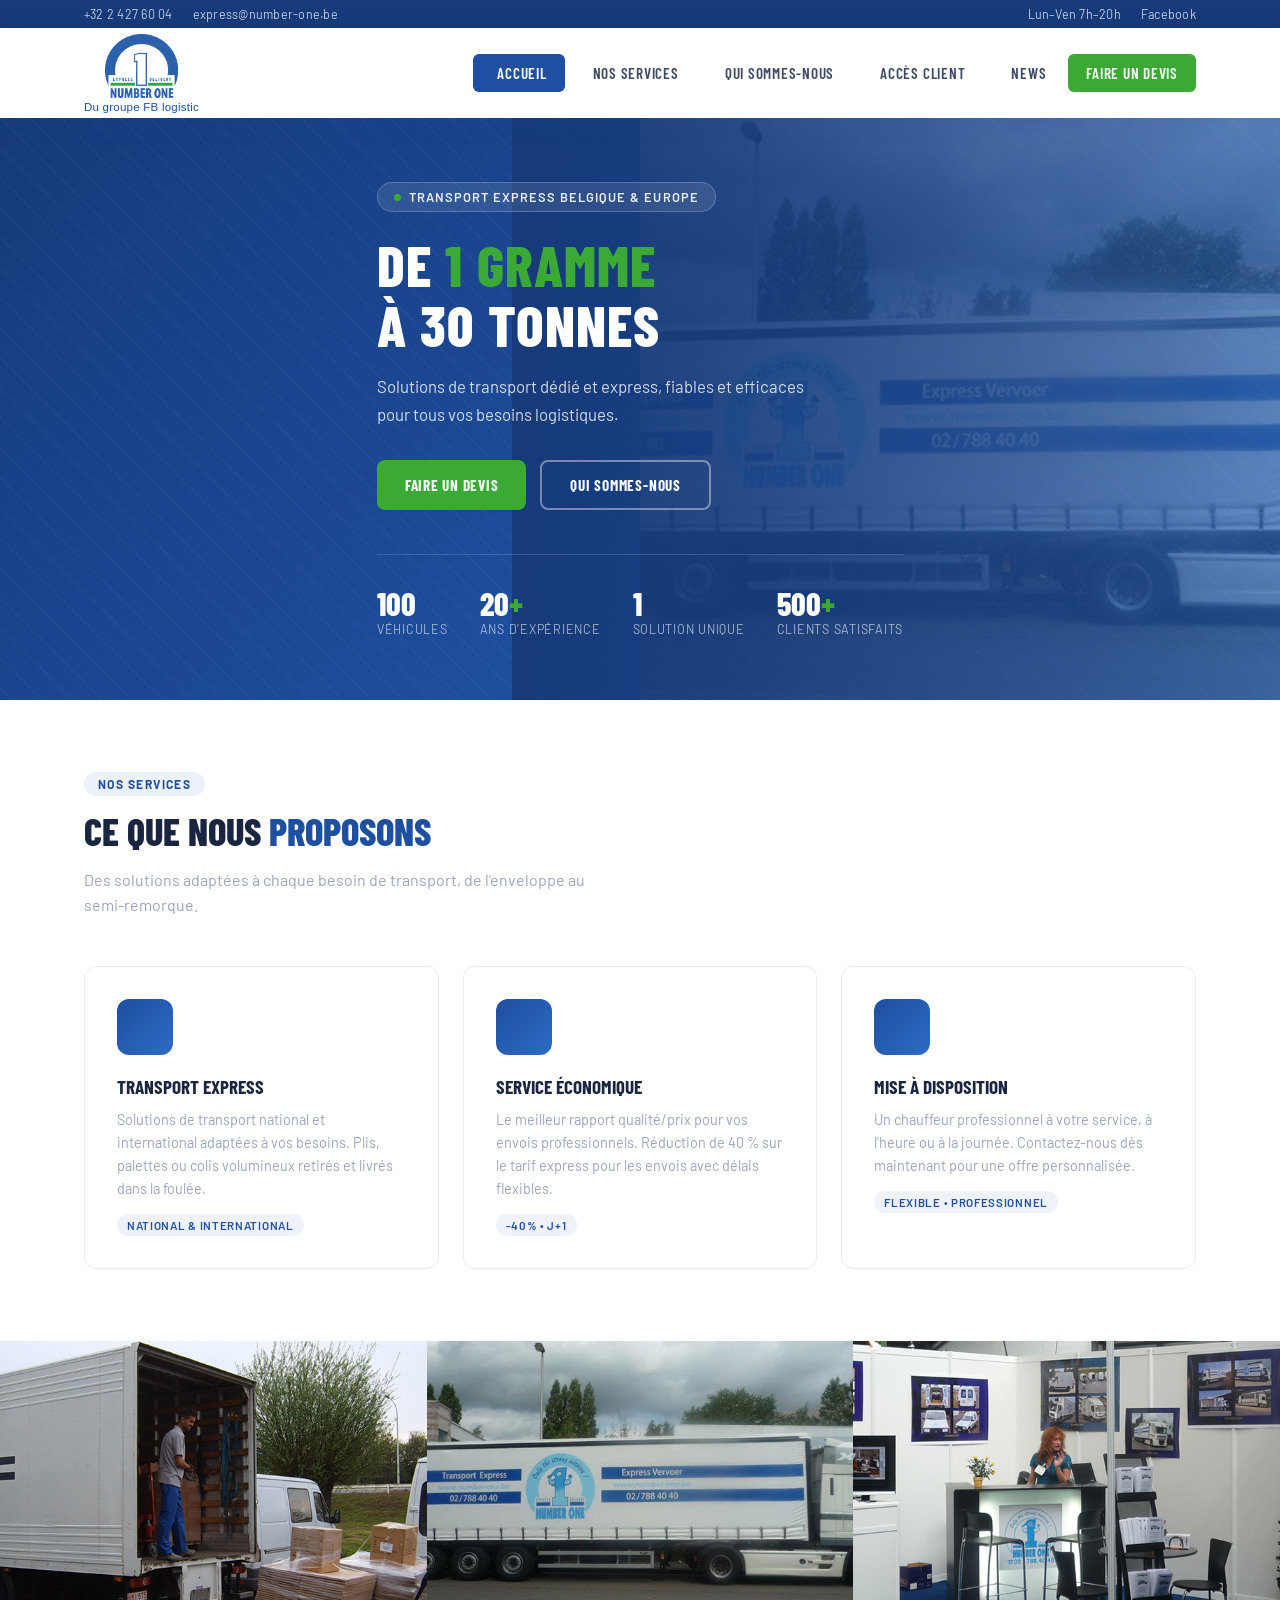
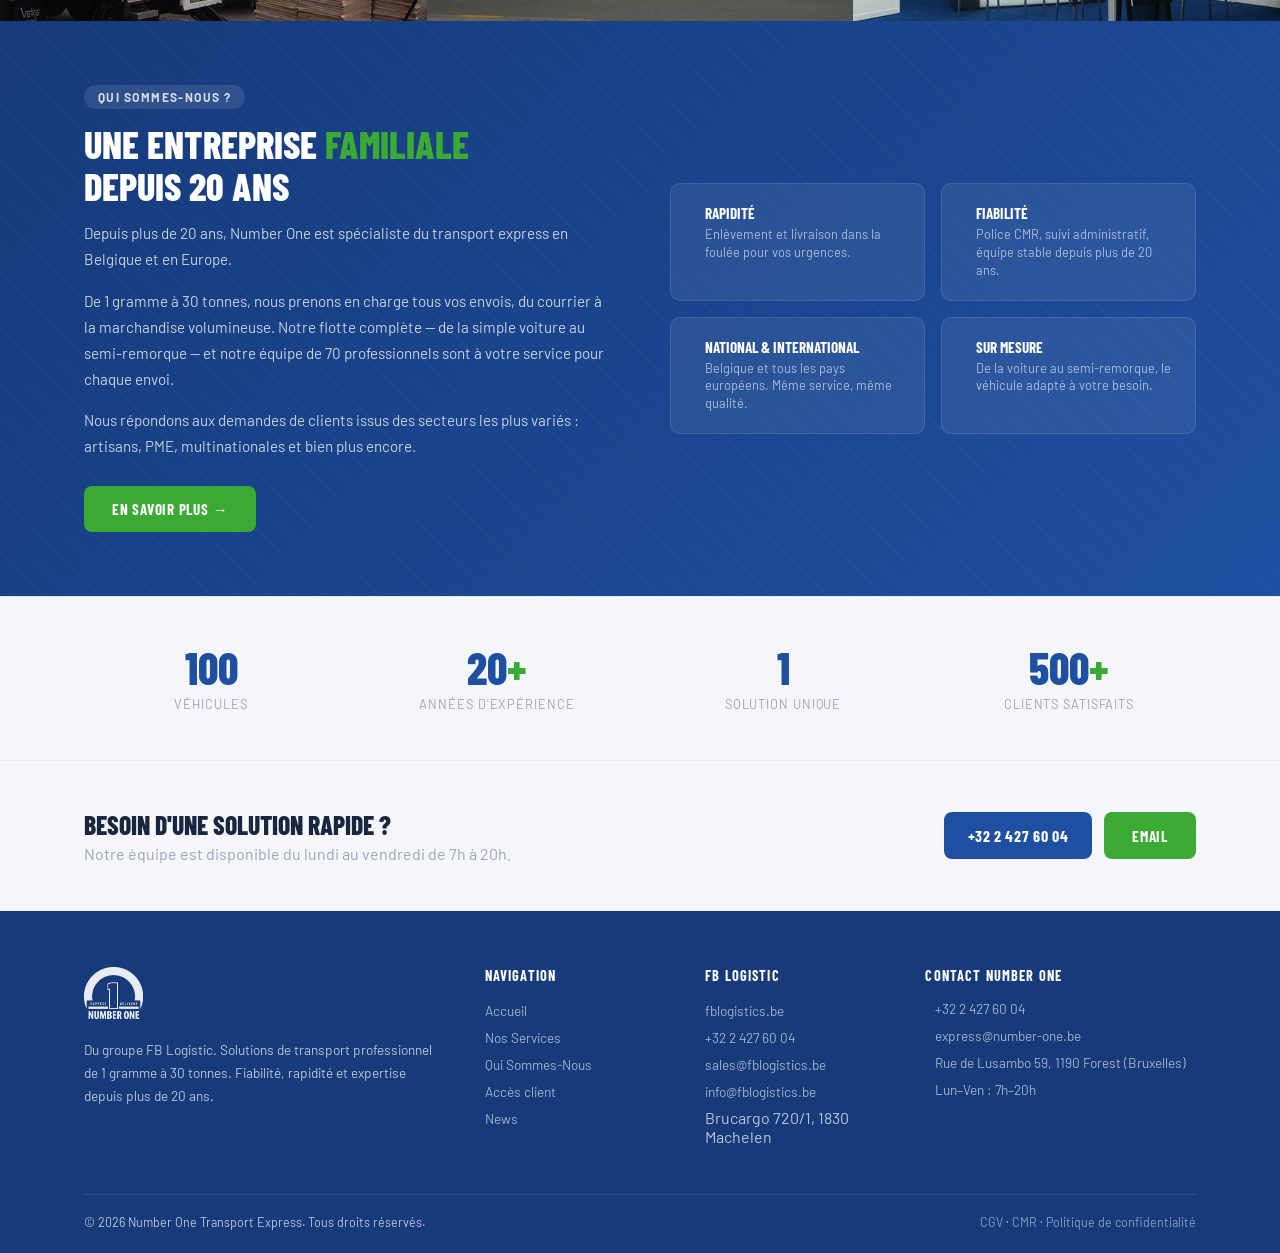
==== commit 2c5041c5: "Refactor code structure for improved readability and maintainability" ====
--- a/index.html
+++ b/index.html
@@ -3,7 +3,7 @@
 <head>
  <meta charset="UTF-8">
  <meta name="viewport" content="width=device-width, initial-scale=1.0">
- <title>Number One – Transport Express</title>
+ <title>Number One Transport - Solutions de Transport Professionnel</title>
  <link rel="stylesheet" href="style.css">
 </head>
 <body>
@@ -12,7 +12,7 @@
 <div class="topbar">
  <div class="container">
  <div class="topbar-left">
- <span> <a href="tel:+3227884040">+32 (0)2 788 40 40</a></span>
+ <span> <a href="tel:+3224276004">+32 2 427 60 04</a></span>
  <span> <a href="mailto:express@number-one.be">express@number-one.be</a></span>
  </div>
  <div class="topbar-right">
@@ -26,15 +26,16 @@
 <nav class="navbar">
  <div class="container">
  <a class="logo" href="#" onclick="showPage('accueil')">
- <img src="logo_01.png" alt="Number One Transport">
+ <img src="nr1_logo.png" alt="Number One Transport">
+ <span class="logo-subtitle">Du groupe FB logistic</span>
  </a>
  <ul class="nav-links" id="navLinks">
  <li><a href="#" class="active" onclick="showPage('accueil')" id="nav-accueil"><span class="nav-icon"></span> Accueil</a></li>
- <li><a href="#" onclick="showPage('pro')" id="nav-pro"><span class="nav-icon"></span> Professionnels</a></li>
- <li><a href="#" onclick="showPage('part')" id="nav-part"><span class="nav-icon"></span> Particuliers</a></li>
+ <li><a href="#" onclick="showPage('pro')" id="nav-pro"><span class="nav-icon"></span> Nos Services</a></li>
+ <li><a href="#" onclick="showPage('part')" id="nav-part"><span class="nav-icon"></span> Qui Sommes-Nous</a></li>
  <li><a href="https://n1.log2x.com/wops_n1" target="_blank" id="nav-client"><span class="nav-icon"></span> Accès client</a></li>
  <li><a href="#" onclick="showPage('news')" id="nav-news"><span class="nav-icon"></span> News</a></li>
- <li><a href="tel:+3227884040" class="nav-cta"> Appeler</a></li>
+ <li><a href="https://lpsigorr.github.io/vehicle_calculator/" target="_blank" class="nav-cta"> Faire un devis</a></li>
  </ul>
  <div class="hamburger" id="hamburger" onclick="toggleMenu()">
  <span></span><span></span><span></span>
@@ -60,27 +61,27 @@
  <div class="hero-content">
  <div class="hero-badge"><span class="dot"></span> Transport Express Belgique & Europe</div>
  <h1>De <span>1 gramme</span><br>à 30 tonnes</h1>
- <p>Plus de 25 ans d'expérience dans le transport express national et international. Une équipe de 70 professionnels à votre service, 7j/7.</p>
+ <p>Solutions de transport dédié et express, fiables et efficaces pour tous vos besoins logistiques.</p>
  <div class="hero-btns">
- <button class="btn-primary" onclick="showPage('pro')"> Nos tarifs pro</button>
- <button class="btn-outline" onclick="showPage('part')"> Tarifs particuliers</button>
+ <a href="https://lpsigorr.github.io/vehicle_calculator/" target="_blank" class="btn-primary"> Faire un devis</a>
+ <button class="btn-outline" onclick="showPage('part')"> Qui Sommes-Nous</button>
  </div>
  <div class="hero-stats">
  <div class="hero-stat">
- <div class="num">25<span>+</span></div>
+ <div class="num">100</div>
+ <div class="label">Véhicules</div>
+ </div>
+ <div class="hero-stat">
+ <div class="num">20<span>+</span></div>
  <div class="label">Ans d'expérience</div>
  </div>
  <div class="hero-stat">
- <div class="num">400<span>+</span></div>
- <div class="label">Clients fidèles</div>
+ <div class="num">1</div>
+ <div class="label">Solution unique</div>
  </div>
  <div class="hero-stat">
- <div class="num">70</div>
- <div class="label">Professionnels</div>
- </div>
- <div class="hero-stat">
- <div class="num">30<span>+</span></div>
- <div class="label">Véhicules</div>
+ <div class="num">500<span>+</span></div>
+ <div class="label">Clients satisfaits</div>
  </div>
  </div>
  </div>
@@ -93,25 +94,25 @@
  <div class="section-header">
  <div class="section-label">Nos services</div>
  <h2 class="section-title">Ce que nous <span>proposons</span></h2>
- <p class="section-sub">Des solutions sur mesure pour tous vos besoins de transport, de l'enveloppe au semi-remorque.</p>
+ <p class="section-sub">Des solutions adaptées à chaque besoin de transport, de l'enveloppe au semi-remorque.</p>
  </div>
  <div class="services-grid">
  <div class="service-card">
  <div class="service-icon"></div>
  <h3>Transport Express</h3>
- <p>National ou international, vos envois urgents retirés et livrés immédiatement, vers/depuis la Belgique ou tous les pays européens.</p>
- <span class="service-tag">24h/24 • 7j/7</span>
+ <p>Solutions de transport national et international adaptées à vos besoins. Plis, palettes ou colis volumineux retirés et livrés dans la foulée.</p>
+ <span class="service-tag">National & International</span>
  </div>
  <div class="service-card">
  <div class="service-icon"></div>
- <h3>Service Navette / Economy</h3>
- <p>Pour vos envois moins urgents : bénéficiez d'une réduction de 40% sur le tarif express avec livraison J+1. Même qualité, meilleur prix.</p>
+ <h3>Service Économique</h3>
+ <p>Le meilleur rapport qualité/prix pour vos envois professionnels. Réduction de 40 % sur le tarif express pour les envois avec délais flexibles.</p>
  <span class="service-tag">-40% • J+1</span>
  </div>
  <div class="service-card">
  <div class="service-icon"></div>
  <h3>Mise à disposition</h3>
- <p>Véhicule avec chauffeur à l'heure ou à la journée. Pas de gestion de personnel, pas d'ONSS, pas d'absentéisme. Simple appel téléphonique.</p>
+ <p>Un chauffeur professionnel à votre service, à l'heure ou à la journée. Contactez-nous dès maintenant pour une offre personnalisée.</p>
  <span class="service-tag">Flexible • Professionnel</span>
  </div>
  </div>
@@ -132,11 +133,11 @@
  <div class="container">
  <div class="about-text">
  <div class="section-label">Qui sommes-nous ?</div>
- <h2 class="section-title">Une entreprise <span>familiale</span><br>depuis 25 ans</h2>
- <p>Vous avez certainement déjà croisé l'un de nos véhicules ! Nous sommes actifs dans le transport depuis plus de 25 ans, avec un charroi de ±30 camions et autant de camionnettes.</p>
- <p>Notre équipe expérimentée de près de 70 personnes (avec très peu de rotation depuis toutes ces années) est à votre disposition pour vous apporter LA Solution dont vous avez besoin.</p>
- <p>Nous répondons aux demandes de clients issus de secteurs très variés : banques, PME, galeries d'art, imprimeries, plombiers, traiteurs, et bien plus encore.</p>
- <button class="btn-primary" onclick="showPage('pro')">Voir nos tarifs →</button>
+ <h2 class="section-title">Une entreprise <span>familiale</span><br>depuis 20 ans</h2>
+ <p>Depuis plus de 20 ans, Number One est spécialiste du transport express en Belgique et en Europe.</p>
+ <p>De 1 gramme à 30 tonnes, nous prenons en charge tous vos envois, du courrier à la marchandise volumineuse. Notre flotte complète — de la simple voiture au semi-remorque — et notre équipe de 70 professionnels sont à votre service pour chaque envoi.</p>
+ <p>Nous répondons aux demandes de clients issus des secteurs les plus variés : artisans, PME, multinationales et bien plus encore.</p>
+ <button class="btn-primary" onclick="showPage('part')">En savoir plus →</button>
  </div>
  <div class="about-features">
  <div class="about-feature">
@@ -150,7 +151,7 @@
  <div class="feature-ic"></div>
  <div>
  <h4>Fiabilité</h4>
- <p>Police CMR, suivi administratif, équipe stable depuis 25 ans.</p>
+ <p>Police CMR, suivi administratif, équipe stable depuis plus de 20 ans.</p>
  </div>
  </div>
  <div class="about-feature">
@@ -176,20 +177,20 @@
  <div class="container">
  <div class="stats-grid">
  <div class="stat-item">
- <div class="num">25<span>+</span></div>
+ <div class="num">100</div>
+ <div class="label">Véhicules</div>
+ </div>
+ <div class="stat-item">
+ <div class="num">20<span>+</span></div>
  <div class="label">Années d'expérience</div>
  </div>
  <div class="stat-item">
- <div class="num">400<span>+</span></div>
- <div class="label">Clients fidèles</div>
+ <div class="num">1</div>
+ <div class="label">Solution unique</div>
  </div>
  <div class="stat-item">
- <div class="num">60<span>+</span></div>
- <div class="label">Véhicules (camions & camionnettes)</div>
- </div>
- <div class="stat-item">
- <div class="num">70</div>
- <div class="label">Membres d'équipe</div>
+ <div class="num">500<span>+</span></div>
+ <div class="label">Clients satisfaits</div>
  </div>
  </div>
  </div>
@@ -199,11 +200,11 @@
  <div class="contact-strip">
  <div class="container">
  <div>
- <h3>Besoin d'un transport urgent ?</h3>
+ <h3>Besoin d'une solution rapide ?</h3>
  <p>Notre équipe est disponible du lundi au vendredi de 7h à 20h.</p>
  </div>
  <div class="contact-btns">
- <a href="tel:+3227884040" class="btn-phone"> 02 788 40 40</a>
+ <a href="tel:+3224276004" class="btn-phone"> +32 2 427 60 04</a>
  <a href="mailto:express@number-one.be" class="btn-primary"> Email</a>
  </div>
  </div>
@@ -212,17 +213,17 @@
 </div><!-- /page-accueil -->
 
 <!-- ============================================================ -->
-<!-- PAGE: PROFESSIONNELS -->
+<!-- PAGE: NOS SERVICES -->
 <!-- ============================================================ -->
 <div class="page" id="page-pro">
 
  <div class="page-hero">
  <div class="container">
- <div class="section-label">Professionnels</div>
- <h1 class="section-title">Tarifs & Véhicules <span>Professionnels</span></h1>
- <p>Nos tarifs sont fonction des véhicules et des distances effectuées. Hors TVA, hors péages et hors surcharge carburant.</p>
+ <div class="section-label">Nos Services</div>
+ <h1 class="section-title">Transport <span>National & International</span></h1>
+ <p>Notre spécialisation depuis plus de 25 ans. Notre équipe expérimentée de près de 70 personnes (avec très peu de rotation depuis toutes ces années, gage de professionnalisme) est à votre disposition pour vous apporter LA Solution dont vous avez besoin.</p>
  <div style="margin-top:24px">
- <a href="https://lpsigorr.github.io/vehicle_calculator/" target="_blank" class="btn-primary" style="display:inline-flex"> Calculer mon tarif</a>
+ <a href="https://lpsigorr.github.io/vehicle_calculator/" target="_blank" class="btn-primary" style="display:inline-flex"> Faire un devis</a>
  </div>
  </div>
  </div>
@@ -232,30 +233,35 @@
  <div class="tabs-wrap">
  <div class="tabs">
  <button class="tab-btn active" onclick="switchTab('express')"> Express</button>
- <button class="tab-btn" onclick="switchTab('economy')"> Economy (J+1)</button>
+ <button class="tab-btn" onclick="switchTab('economy')"> Économique (J+1)</button>
  <button class="tab-btn" onclick="switchTab('dispo')"> Mise à disposition</button>
  <button class="tab-btn" onclick="switchTab('diesel')"> Surcharge diesel</button>
  </div>
 
  <!-- TAB: EXPRESS -->
  <div class="tab-content active" id="tab-express">
+ <div class="info-card" style="margin-bottom:32px">
+ <h4> Transport Express</h4>
+ <p>Nous nous chargeons de vos envois express vers/depuis la Belgique et tous les pays européens. Grâce à notre large choix de véhicules, qui va de la simple voiture à la semi-remorque, nous mettons à votre disposition le véhicule parfaitement adapté à vos besoins. Plis, palettes ou colis volumineux : nous assurons une prise en charge et une livraison rapides. Nos chauffeurs-livreurs, tout comme nos dispatcheurs et l'ensemble de notre équipe, sont à votre écoute et prêts à vous assister, y compris pour la manutention.</p>
+ </div>
+
  <h3 style="font-family:'Barlow Condensed',sans-serif;font-size:1.3rem;font-weight:800;text-transform:uppercase;margin-bottom:24px;color:var(--text)"> Camionnettes</h3>
  <div class="vehicles-grid" style="margin-bottom:40px">
  <div class="vehicle-card">
  <div class="vehicle-img"><span class="vehicle-type-badge">Léger</span></div>
- <div class="vehicle-info"><h3>Voiture</h3><p>Plis et petits colis urgents. Idéal pour les courses en ville.</p><div class="vehicle-specs"><span class="spec"><span class="ic"></span> Petits envois</span></div></div>
+ <div class="vehicle-info"><h3>Voiture</h3><p>Idéale pour les petits déplacements et livraisons rapides en milieu urbain.</p><div class="vehicle-specs"><span class="spec"><span class="ic"></span> Petits envois</span></div></div>
  </div>
  <div class="vehicle-card">
  <div class="vehicle-img"><span class="vehicle-type-badge">Camionnette</span></div>
- <div class="vehicle-info"><h3>Camionnette 1 PAL</h3><p>1 palette euro. Solution polyvalente pour livraisons urbaines.</p><div class="vehicle-specs"><span class="spec"><span class="ic"></span> 1 palette</span></div></div>
+ <div class="vehicle-info"><h3>Camionnette 2,70 m³ / 450 kg</h3><p>Parfaite pour les petits transports et livraisons quotidiennes.</p><div class="vehicle-specs"><span class="spec"><span class="ic"></span> 1 palette</span></div></div>
  </div>
  <div class="vehicle-card">
  <div class="vehicle-img"><span class="vehicle-type-badge">Camionnette</span></div>
- <div class="vehicle-info"><h3>Camionnette 2 PAL</h3><p>2 palettes euro. Pour volumes moyens et livraisons régionales.</p><div class="vehicle-specs"><span class="spec"><span class="ic"></span> 2 palettes</span></div></div>
+ <div class="vehicle-info"><h3>Camionnette 6 M³</h3><p>Idéale pour vos déménagements et livraisons du quotidien.</p><div class="vehicle-specs"><span class="spec"><span class="ic"></span> 2 palettes</span></div></div>
  </div>
  <div class="vehicle-card">
  <div class="vehicle-img"><span class="vehicle-type-badge">Camionnette</span></div>
- <div class="vehicle-info"><h3>Camionnette 3 PAL</h3><p>3 palettes euro. Capacité étendue pour vos livraisons.</p><div class="vehicle-specs"><span class="spec"><span class="ic"></span> 3 palettes</span></div></div>
+ <div class="vehicle-info"><h3>Camionnette 9 M³</h3><p>Volume optimal pour transport plus important, en toute sécurité.</p><div class="vehicle-specs"><span class="spec"><span class="ic"></span> 3 palettes</span></div></div>
  </div>
  </div>
 
@@ -316,8 +322,8 @@
  <!-- TAB: ECONOMY -->
  <div class="tab-content" id="tab-economy">
  <div class="info-card">
- <h4> Economy / Navette J+1 – Réduction de 40%</h4>
- <p>Pour toute commande passée <strong>avant 18h00 la veille</strong>, vos envois sont livrés entre 8h et 18h le lendemain (J+1). Une réduction de <strong>40%</strong> sur le coût du transport est appliquée.</p>
+ <h4> Service Economie</h4>
+ <p>Cette formule vous permet de bénéficier, sous certaines conditions, d'une réduction attractive de 40% sur le tarif express ! Nous proposons ce service complémentaire à notre clientèle fidèle pour les envois dont les délais de livraison sont plus flexibles. Soyez amplement rassurée : les coûts de vos transports sont allégés mais la qualité de notre service reste inchangée.</p>
  </div>
 
  <div class="tariff-box">
@@ -326,7 +332,7 @@
  <span>Max 5 kg • Petit volume</span>
  </div>
  <table class="tariff-table">
- <thead><tr><th>Zone</th><th>Tarif Economy</th></tr></thead>
+ <thead><tr><th>Zone</th><th>Tarif Économique</th></tr></thead>
  <tbody>
  <tr><td>Bruxelles (19 communes)</td><td>6,00 €</td></tr>
  <tr><td>Banlieue</td><td>7,00 €</td></tr>
@@ -344,7 +350,7 @@
  <span>-40% sur le tarif express</span>
  </div>
  <table class="tariff-table">
- <thead><tr><th>Envoi</th><th>Express</th><th>Economy</th><th>Économie</th></tr></thead>
+ <thead><tr><th>Envoi</th><th>Express</th><th>Économique</th><th>Économie</th></tr></thead>
  <tbody>
  <tr><td>2 pal / 600 kg → Liège</td><td>155,40 €</td><td>93,24 €</td><td><span class="economy-saving">-62,16 €</span></td></tr>
  <tr><td>8 pal / 2T → Ostende</td><td>237,36 €</td><td>142,42 €</td><td><span class="economy-saving">-94,94 €</span></td></tr>
@@ -355,14 +361,15 @@
  </div>
 
  <div class="info-card">
- <h4> Conditions d'octroi de la réduction Economy</h4>
- <ul>
+ <h4> Conditions d'octroi de la réduction Économique</h4>
+ <ul>
+ <li>Pour toute commande passée avant 18 heures, vos envois seront livrés dans un délai de 48 heures en Belgique.</li>
+ <li>Ce système de navettes a été créé pour tous vos envois qui ne nécessitent pas une livraison « express ». Nous vous demandons donc de bien vouloir cocher la case prévue à cet effet sur notre note d'envoi. À défaut de quoi, les courses seront automatiquement considérées comme des « express ».</li>
+ <li>Nous vous proposons de réduire le prix de vos transports de 40%, pour chaque commande passée la veille avant 16h00 et à livrer entre 8h00 et 18h00 le lendemain (J+1).</li>
  <li>Volume max : 10 euro-palettes</li>
  <li>Poids max : 5 tonnes</li>
  <li>Uniquement courses point à point en Belgique (pas de dépôts/enlèvements groupés)</li>
  <li>Aucun impératif horaire ne peut être pris en compte</li>
- <li>Demande confirmée par fax avant 18h00 la veille, en précisant le type de service</li>
- <li>Service Economy en petit véhicule sur Bruxelles et périphérie non disponible</li>
  <li>Les marchandises sont livrées par le véhicule qui les enlève (pas de transbordement)</li>
  </ul>
  </div>
@@ -372,7 +379,7 @@
  <div class="tab-content" id="tab-dispo">
  <div class="info-card">
  <h4> Mise à disposition de véhicules avec chauffeur</h4>
- <p>La solution idéale en cas de surcharge de travail, défaillance de votre flotte ou si vous préférez ne pas gérer vous-même du personnel. Un simple appel téléphonique suffit pour disposer d'un chauffeur à l'heure ou à la journée.</p>
+ <p>Bénéficiez, à tout moment, d'un véritable professionnel du transport à votre service ! Que ce soit à l'heure ou pour la journée entière, un chauffeur flexible, prêt à s'adapter à vos besoins, est mis à votre disposition. La solution idéale en cas de surcharge de travail, de défaillance de votre flotte ou si vous souhaitez éviter de gérer du personnel. Le véhicule, en cas de panne ou d'accident, est bien sûr automatiquement remplacé sans démarche particulière. Ce service est disponible au départ et retour de Bruxelles et vous ne payez le chauffeur que pour les heures réellement prestées.</p>
  </div>
  <div style="display:grid;grid-template-columns:1fr 1fr;gap:20px;margin-bottom:32px">
  <div class="info-card">
@@ -399,7 +406,7 @@
  </div>
  <div style="text-align:center;padding:32px 0">
  <p style="color:var(--gray-400);margin-bottom:20px">Contactez-nous pour obtenir un devis personnalisé</p>
- <a href="tel:+3227884040" class="btn-primary" style="margin-right:12px"> 02 788 40 40</a>
+ <a href="tel:+3224276004" class="btn-primary" style="margin-right:12px"> +32 2 427 60 04</a>
  <a href="mailto:express@number-one.be" class="btn-primary"> Demande par email</a>
  </div>
  </div>
@@ -419,7 +426,7 @@
  <table class="tariff-table">
  <thead><tr><th>Période</th><th>Surcharge (%)</th><th>Base de calcul</th></tr></thead>
  <tbody>
- <tr><td>Mois en cours</td><td colspan="2" style="color:var(--blue);font-weight:600">Contactez-nous pour le taux actuel : 02 788 40 40</td></tr>
+ <tr><td>Mois en cours</td><td colspan="2" style="color:var(--blue);font-weight:600">Contactez-nous pour le taux actuel : +32 2 427 60 04</td></tr>
  </tbody>
  </table>
  </div>
@@ -428,7 +435,7 @@
  <ul>
  <li><strong>Express :</strong> pourcentage ajouté sur la tarification en fonction du type de camion et de la destination</li>
  <li><strong>Mise à disposition :</strong> montant journalier par camion selon facture Viapass (facturé par quinzaine)</li>
- <li><strong>Economy :</strong> taxe réduite de 40%, à l'image du coût de transport</li>
+ <li><strong>Économique :</strong> taxe réduite de 40%, à l'image du coût de transport</li>
  </ul>
  </div>
  </div>
@@ -438,103 +445,66 @@
 </div><!-- /page-pro -->
 
 <!-- ============================================================ -->
-<!-- PAGE: PARTICULIERS -->
+<!-- PAGE: QUI SOMMES-NOUS -->
 <!-- ============================================================ -->
 <div class="page" id="page-part">
 
  <div class="page-hero">
  <div class="container">
- <div class="section-label">Particuliers</div>
- <h1 class="section-title">Tarifs & Véhicules <span>Particuliers</span></h1>
- <p>Transport express de plis et colis urgents pour particuliers. Tarifs calculés au départ ou vers Bruxelles. TVA incluse.</p>
- <div style="margin-top:24px">
- <a href="https://lpsigorr.github.io/vehicle_calculator/" target="_blank" class="btn-primary" style="display:inline-flex"> Calculer mon tarif</a>
- </div>
+ <div class="section-label">Qui Sommes-Nous</div>
+ <h1 class="section-title">Number One <span>Transport</span></h1>
+ <p>Nous nous occupons de vos envois les plus urgents vers/depuis la Belgique ou tous les pays européens !</p>
  </div>
  </div>
 
  <section class="section">
  <div class="container">
  <div class="section-header">
- <div class="section-label">Véhicules disponibles</div>
- <h2 class="section-title">Nos <span>véhicules</span> pour particuliers</h2>
- <p class="section-sub">Pour d'autres véhicules, contactez-nous au +32 (0)2 788 40 50 ou sur express@number-one.be</p>
- </div>
-
- <div class="part-vehicles">
- <div class="part-vehicle">
- <div class="v-ico"></div>
- <div class="v-info">
- <h3>Voiture</h3>
- <p>Plis & petits colis</p>
- </div>
- </div>
- <div class="part-vehicle">
- <div class="v-ico"></div>
- <div class="v-info">
- <h3>Camionnette</h3>
- <p>2,70 m³ / 450 kg</p>
- </div>
- </div>
- <div class="part-vehicle">
- <div class="v-ico"></div>
- <div class="v-info">
- <h3>Camionnette</h3>
- <p>6 m³ / 450 kg</p>
- </div>
- </div>
- <div class="part-vehicle">
- <div class="v-ico"></div>
- <div class="v-info">
- <h3>Camionnette</h3>
- <p>9 m³ / 450 kg</p>
- </div>
- </div>
- </div>
-
- <div class="part-table-wrap">
- <div class="part-table-header">
- <h3> Tarifs – TVA incluse</h3>
- </div>
- <table class="part-table">
- <thead>
- <tr>
- <th>Destination</th>
- <th>Voiture</th>
- <th>Camionnette 2,70m³</th>
- <th>Camionnette 6m³</th>
- <th>Camionnette 9m³</th>
- </tr>
- </thead>
- <tbody>
- <tr><td>Bruxelles (19 communes)</td><td>Sur demande</td><td>Sur demande</td><td>Sur demande</td><td>Sur demande</td></tr>
- <tr><td>Banlieue bruxelloise</td><td>Sur demande</td><td>Sur demande</td><td>Sur demande</td><td>Sur demande</td></tr>
- <tr><td>Belgique</td><td>Sur demande</td><td>Sur demande</td><td>Sur demande</td><td>Sur demande</td></tr>
- </tbody>
- </table>
- </div>
-
- <div style="display:grid;grid-template-columns:1fr 1fr;gap:24px">
- <div class="info-card">
- <h4>ℹ Informations importantes</h4>
- <ul>
- <li>Nous assurons le transport de <strong>plis ou colis urgents</strong> (pas les personnes)</li>
- <li>Tarifs calculés au départ ou vers Bruxelles</li>
- <li>Préparez le compte juste pour le chauffeur</li>
- <li>Transport week-end et jours fériés : prix sur demande</li>
- <li>Ces tarifs s'entendent <strong>TVA comprise</strong></li>
- <li>Facture inférieure à 40€ : frais admin de 7,50 €</li>
- </ul>
- </div>
- <div class="info-card">
- <h4> Obtenir un devis</h4>
- <p>Pour connaître les tarifs exacts selon votre trajet et votre colis, contactez-nous directement. Nos dispatchers sont disponibles du lundi au vendredi de 7h à 20h.</p>
+ <div class="section-label">Notre histoire</div>
+ <h2 class="section-title">Notre slogan : <span>« De 1 gramme à 30 tonnes »</span></h2>
+ <p class="section-sub">Entreprise familiale belge spécialisée dans le transport express national et international.</p>
+ </div>
+
+ <div class="info-card" style="margin-bottom:24px">
+ <h4>Qui sommes-nous ?</h4>
+ <p>Nous sommes une entreprise familiale, active dans le secteur du transport depuis plus de 25 ans. Le sérieux, la rigueur, la rapidité et le suivi administratif sont synonymes, pour notre société, de gage de confiance.</p>
+ <p style="margin-top:12px">Notre charroi de +/- 30 camions et camionnettes nous permet d'assurer les transports de plus de 400 clients fidèles, depuis l'artisan jusqu'à la multinationale en passant bien sûr par la PME.</p>
+ </div>
+
+ <div class="info-card" style="margin-bottom:24px">
+ <h4>Notre engagement</h4>
+ <p>Nous nous occupons de vos envois les plus urgents vers/depuis la Belgique ou tous les pays européens. Vos plis et enveloppes, palettes ou autres colis sont retirés et livrés <strong>immédiatement</strong> et dans la foulée.</p>
+ <p style="margin-top:12px">Quelle que soit <strong>votre demande</strong>, nous avons <strong>Votre Solution.</strong></p>
+ </div>
+
+ <div style="display:grid;grid-template-columns:1fr 1fr;gap:24px;margin-bottom:24px">
+ <div class="info-card">
+ <h4>Notre expertise</h4>
+ <ul>
+ <li>Les <strong>compétences</strong> de notre équipe expérimentée permettent à Number One de vous accompagner pour toutes vos activités.</li>
+ <li>Nous vous proposons des <strong>solutions</strong> sur mesure, <strong>adaptées à vos besoins</strong> spécifiques.</li>
+ <li>Nous répondons, <strong>depuis plus de 25 ans</strong> déjà, aux demandes de nos clients issus des secteurs les plus variés.</li>
+ </ul>
+ </div>
+ <div class="info-card">
+ <h4>Notre promesse</h4>
+ <p>Nous sommes <strong>persuadés</strong> qu'une collaboration avec un partenaire de transport fiable pour vous accompagner, ne peut qu'apporter une <strong>plus-value importante</strong> à votre société.</p>
+ <p style="margin-top:12px">Notre site Internet est destiné à vous offrir un outil <b>pratique, convivial</b> et <b>interactif</b>, grâce notamment à notre « portail clients ».</p>
  <div style="margin-top:16px;display:flex;flex-direction:column;gap:10px">
- <a href="tel:+3227884050" class="btn-phone"> 02 788 40 50 (Particuliers)</a>
+ <a href="tel:+3224276004" class="btn-phone"> +32 2 427 60 04</a>
  <a href="mailto:express@number-one.be" class="btn-primary"> express@number-one.be</a>
  </div>
  </div>
  </div>
+
+ <div class="info-card">
+ <h4>Accès client</h4>
+ <p>Connectez-vous à votre portail client pour suivre vos envois et accéder à vos documents.</p>
+ <div style="margin-top:16px">
+ <a href="https://n1.log2x.com/wops_n1" target="_blank" class="btn-primary"> Accès client</a>
+ </div>
+ </div>
+
  </div>
  </section>
 </div><!-- /page-part -->
@@ -547,8 +517,8 @@
  <div class="page-hero">
  <div class="container">
  <div class="section-label">Actualités</div>
- <h1 class="section-title">News <span>Number One</span></h1>
- <p>Restez informé des dernières nouvelles, évolutions tarifaires et informations pratiques de Number One Transport.</p>
+ <h1 class="section-title">Nos <span>Actualités</span></h1>
+ <p>Restez informé de toutes les nouveautés Number One.</p>
  </div>
  </div>
 
@@ -559,9 +529,9 @@
  <div class="news-main-card">
  <div class="news-card-img"><span class="news-card-tag">Taxe kilométrique</span></div>
  <div class="news-card-body">
- <div class="news-card-date"> 01 janvier 2019</div>
- <h3>Taxe kilométrique en Belgique : modifications à partir du 01/01/2019</h3>
- <p>La Wallonie indexe ses tarifs, la Flandre élargit son réseau routier soumis à la taxe. Découvrez les changements et leur impact sur vos transports.</p>
+ <div class="news-card-date"> 20 déc. 2020</div>
+ <h3>Axe kilométrique en Belgique : modifications dès le 01/01/2019</h3>
+ <p>Indexation des tarifs en Wallonie et en Flandre et élargissement du réseau routier en Flandre.</p>
  </div>
  </div>
  </div>
@@ -583,7 +553,7 @@
  <div class="news-side-card">
  <div class="news-side-ico"></div>
  <div>
- <h4>Service Economy</h4>
+ <h4>Service Économique</h4>
  <span>Réduction 40% J+1</span>
  </div>
  </div>
@@ -592,8 +562,8 @@
 
  <!-- FULL ARTICLE -->
  <div class="news-article-full">
- <h2>Taxe kilométrique en Belgique : modifications à partir du 01/01/2019</h2>
- <span class="date">01 janvier 2019</span>
+ <h2>Axe kilométrique en Belgique : modifications à partir du 01/01/2019</h2>
+ <span class="date">20 décembre 2020</span>
 
  <h4>Wallonie : indexation des tarifs</h4>
  <p>Les montants de la taxe kilométrique d'application en Wallonie seront indexés à partir du 01/01/2019. En Flandre et en Région de Bruxelles-Capitale, les tarifs avaient déjà été indexés au 01/07/2018.</p>
@@ -608,7 +578,7 @@
 
  <h4>Quel impact financier ?</h4>
  <ul>
- <li>En Flandre et en Wallonie, le tarif varie selon le poids (3,5–12, 12–32, >32T) et les émissions EURO (0–2; 3; 4; 5–6). Tarif max (EURO 0–2) : 20 cts/km.</li>
+ <li>En Flandre et en Wallonie, le tarif varie selon le poids (3,5–12, 12–32, &gt;32T) et les émissions EURO (0–2; 3; 4; 5–6). Tarif max (EURO 0–2) : 20 cts/km.</li>
  <li>À Bruxelles : tarification selon la zone (autoroute ou urbaine).</li>
  <li>En Wallonie : la taxe kilométrique est soumise à la TVA (21%), les 2 autres régions n'appliquent pas de TVA.</li>
  <li>Les instances officielles estiment une augmentation entre 7,94% et 12,40% sur le coût du transport.</li>
@@ -617,9 +587,9 @@
  <h4>Comment Number One répercute cette taxe ?</h4>
  <p><strong>1. EXPRESS :</strong> Un pourcentage d'augmentation calculé sur base de simulations en ligne, différent selon le type de camion et la destination, est appliqué sur notre tarification actuelle.</p>
  <p><strong>2. MISE À DISPOSITION :</strong> Le montant journalier dû par camion (via OBU) est visible en ligne et refacturé sur base de la facture Viapass (par quinzaine). Toutes les factures de mise à disposition sont dès lors établies par quinzaine.</p>
- <p><strong>3. SERVICE ECONOMY :</strong> La taxe kilométrique est réduite de 40%, à l'image du coût de vos transports.</p>
-
- <p>Toute notre équipe reste à votre disposition pour tout renseignement complémentaire au <strong>+32 (0)2 788 40 40</strong>.</p>
+ <p><strong>3. SERVICE ÉCONOMIQUE :</strong> La taxe kilométrique est réduite de 40%, à l'image du coût de vos transports.</p>
+
+ <p>Toute notre équipe reste à votre disposition pour tout renseignement complémentaire au <strong>+32 2 427 60 04</strong>.</p>
  </div>
  </div>
  </section>
@@ -630,41 +600,41 @@
  <div class="container">
  <div class="footer-grid">
  <div>
- <img src="logo.png" class="footer-logo" alt="Number One">
- <p>Entreprise familiale belge spécialisée dans le transport express national et international depuis plus de 25 ans. De 1 gramme à 30 tonnes.</p>
+ <img src="nr1_logo.png" class="footer-logo" alt="Number One">
+ <p>Du groupe FB Logistic. Solutions de transport professionnel de 1 gramme à 30 tonnes. Fiabilité, rapidité et expertise depuis plus de 20 ans.</p>
  </div>
  <div>
  <h4>Navigation</h4>
  <ul>
  <li><a href="#" onclick="showPage('accueil')">Accueil</a></li>
- <li><a href="#" onclick="showPage('pro')">Professionnels</a></li>
- <li><a href="#" onclick="showPage('part')">Particuliers</a></li>
+ <li><a href="#" onclick="showPage('pro')">Nos Services</a></li>
+ <li><a href="#" onclick="showPage('part')">Qui Sommes-Nous</a></li>
  <li><a href="https://n1.log2x.com/wops_n1" target="_blank">Accès client</a></li>
  <li><a href="#" onclick="showPage('news')">News</a></li>
  </ul>
  </div>
  <div>
- <h4>Services</h4>
- <ul>
- <li><a href="#">Transport Express</a></li>
- <li><a href="#">Service Economy J+1</a></li>
- <li><a href="#">Mise à disposition</a></li>
- <li><a href="#">Transport Frigo</a></li>
- <li><a href="#">Semi-remorque</a></li>
- </ul>
- </div>
- <div>
- <h4>Contact</h4>
+ <h4>FB Logistic</h4>
+ <ul>
+ <li><a href="https://www.fblogistics.be/en/" target="_blank">fblogistics.be</a></li>
+ <li><a href="tel:+3224276004">+32 2 427 60 04</a></li>
+ <li><a href="mailto:sales@fblogistics.be">sales@fblogistics.be</a></li>
+ <li><a href="mailto:info@fblogistics.be">info@fblogistics.be</a></li>
+ <li>Brucargo 720/1, 1830 Machelen</li>
+ </ul>
+ </div>
+ <div>
+ <h4>Contact Number One</h4>
  <ul class="footer-contact">
- <li><span></span><span><a href="tel:+3227884040">+32 (0)2 788 40 40</a></span></li>
+ <li><span></span><span><a href="tel:+3224276004">+32 2 427 60 04</a></span></li>
  <li><span></span><span><a href="mailto:express@number-one.be">express@number-one.be</a></span></li>
- <li><span></span><span>www.number-one.be</span></li>
+ <li><span></span><span>Rue de Lusambo 59, 1190 Forest (Bruxelles)</span></li>
  <li><span></span><span>Lun–Ven : 7h–20h</span></li>
  </ul>
  </div>
  </div>
  <div class="footer-bottom">
- <span>© 2025 Number One Transport Express. Tous droits réservés.</span>
+ <span>© 2026 Number One Transport Express. Tous droits réservés.</span>
  <span><a href="#">CGV</a> · <a href="#">CMR</a> · <a href="#">Politique de confidentialité</a></span>
  </div>
  </div>
@@ -672,4 +642,4 @@
 
 <script src="script.js"></script>
 </body>
-</html>+</html>
--- a/style.css
+++ b/style.css
@@ -56,9 +56,19 @@
   align-items: center;
   justify-content: space-between;
   padding: 0 24px;
-  height: 72px;
-}
-.logo img { height: 54px; display: block; }
+  height: 90px;
+}
+.logo { text-decoration: none; display: flex; flex-direction: column; align-items: center; }
+.logo img { height: 64px; display: block; }
+.logo-subtitle {
+  font-size: 0.72rem;
+  color: var(--blue);
+  text-decoration: none;
+  font-weight: 500;
+  letter-spacing: 0.02em;
+  display: block;
+  margin-top: 3px;
+}
 .nav-links {
   display: flex;
   list-style: none;
